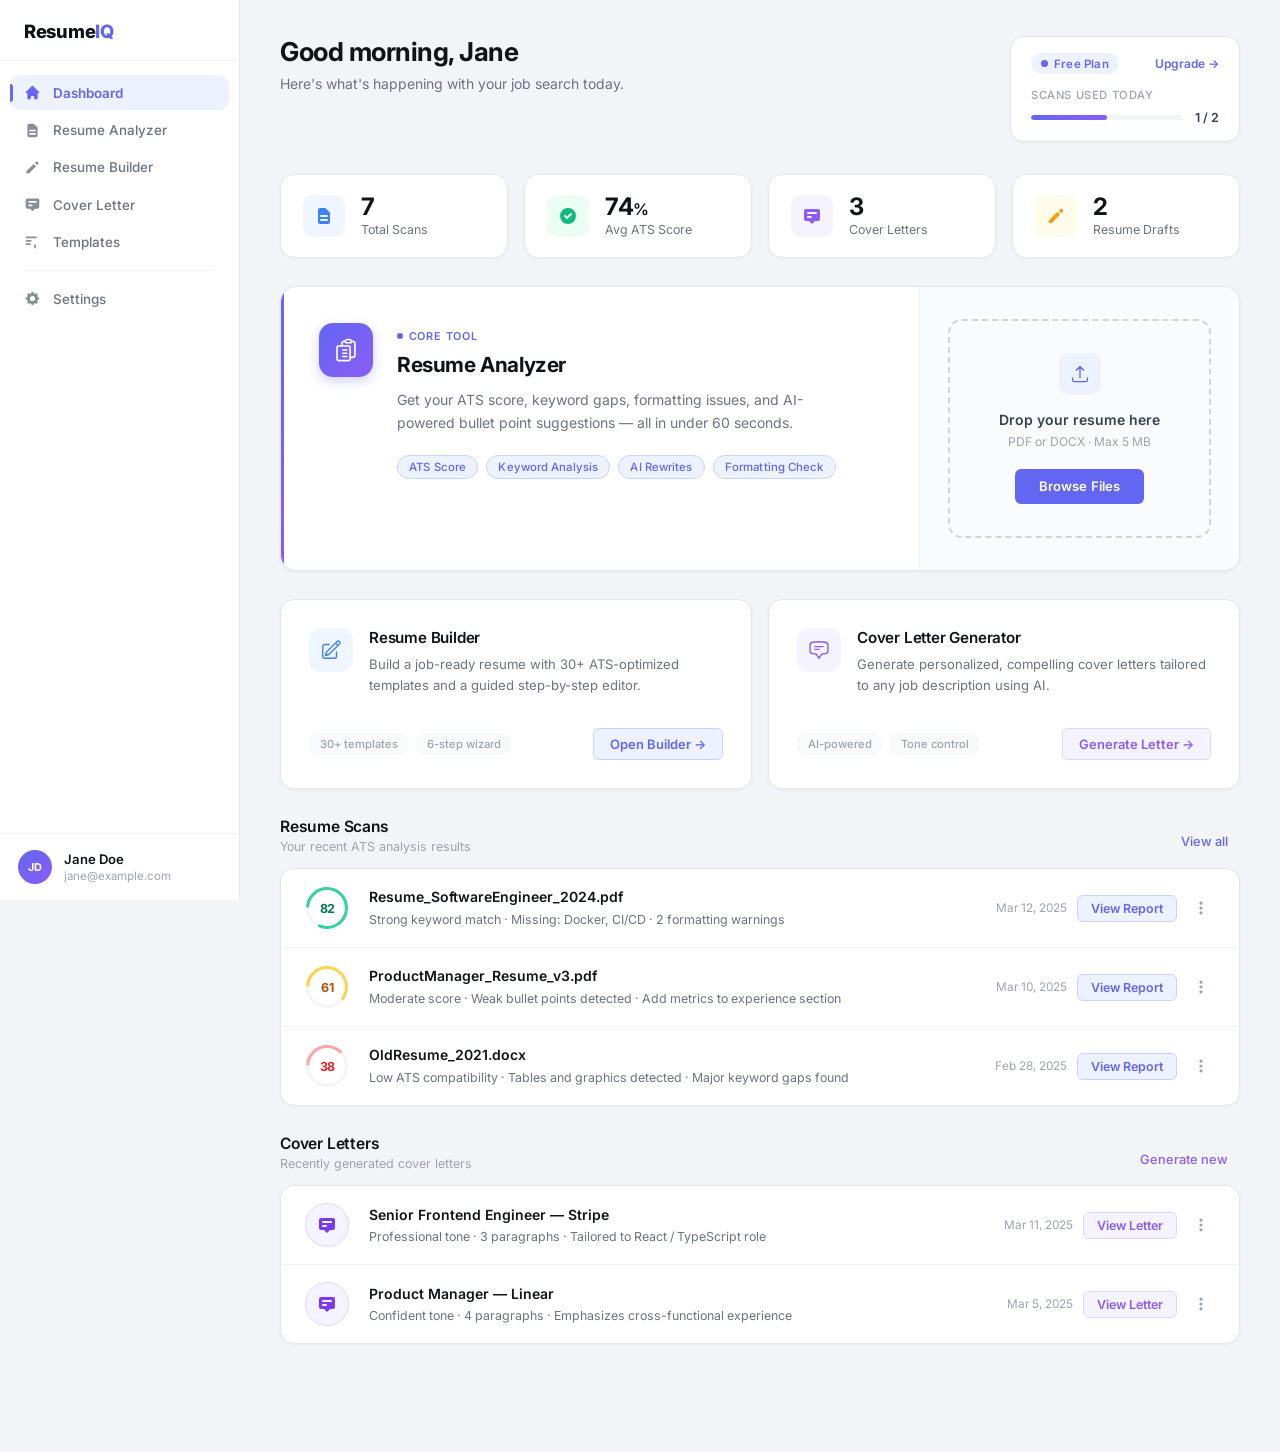
==== dashboard.html @ cf1cddf5 "feat: add premium SaaS dashboard UI redesign Introduces a fully redesigned dashboard (dashboard.html" ====
<!DOCTYPE html>
<html lang="en">
<head>
<meta charset="UTF-8"/>
<meta name="viewport" content="width=device-width, initial-scale=1.0"/>
<title>Dashboard — ResumeIQ</title>
<link href="https://fonts.googleapis.com/css2?family=Inter:wght@300;400;500;600;700;800&display=swap" rel="stylesheet"/>
<link rel="stylesheet" href="Frontend/dashboard.css"/>
</head>
<body class="dash-body">

<!-- MOBILE OVERLAY -->
<div class="dash-overlay" id="dash-overlay" onclick="closeSidebar()"></div>

<!-- SIDEBAR -->
<aside class="dash-sidebar" id="dash-sidebar">
  <div class="dash-logo">
    <a href="index.html">Resume<span>IQ</span></a>
  </div>

  <nav class="dash-nav">
    <a href="dashboard.html" class="dash-nav-item active">
      <svg class="dash-nav-icon" viewBox="0 0 20 20" fill="currentColor">
        <path d="M10.707 2.293a1 1 0 00-1.414 0l-7 7a1 1 0 001.414 1.414L4 10.414V17a1 1 0 001 1h2a1 1 0 001-1v-2a1 1 0 011-1h2a1 1 0 011 1v2a1 1 0 001 1h2a1 1 0 001-1v-6.586l.293.293a1 1 0 001.414-1.414l-7-7z"/>
      </svg>
      <span>Dashboard</span>
    </a>

    <a href="#" class="dash-nav-item">
      <svg class="dash-nav-icon" viewBox="0 0 20 20" fill="currentColor">
        <path fill-rule="evenodd" d="M4 4a2 2 0 012-2h4.586A2 2 0 0112 2.586L15.414 6A2 2 0 0116 7.414V16a2 2 0 01-2 2H6a2 2 0 01-2-2V4zm2 6a1 1 0 011-1h6a1 1 0 110 2H7a1 1 0 01-1-1zm1 3a1 1 0 100 2h6a1 1 0 100-2H7z" clip-rule="evenodd"/>
      </svg>
      <span>Resume Analyzer</span>
    </a>

    <a href="editor.html" class="dash-nav-item">
      <svg class="dash-nav-icon" viewBox="0 0 20 20" fill="currentColor">
        <path d="M13.586 3.586a2 2 0 112.828 2.828l-.793.793-2.828-2.828.793-.793zM11.379 5.793L3 14.172V17h2.828l8.38-8.379-2.83-2.828z"/>
      </svg>
      <span>Resume Builder</span>
    </a>

    <a href="#" class="dash-nav-item">
      <svg class="dash-nav-icon" viewBox="0 0 20 20" fill="currentColor">
        <path fill-rule="evenodd" d="M18 13V5a2 2 0 00-2-2H4a2 2 0 00-2 2v8a2 2 0 002 2h3l3 3 3-3h3a2 2 0 002-2zM5 7a1 1 0 011-1h8a1 1 0 110 2H6a1 1 0 01-1-1zm1 3a1 1 0 000 2h3a1 1 0 000-2H6z" clip-rule="evenodd"/>
      </svg>
      <span>Cover Letter</span>
    </a>

    <a href="templates.html" class="dash-nav-item">
      <svg class="dash-nav-icon" viewBox="0 0 20 20" fill="currentColor">
        <path d="M3 3a1 1 0 000 2h11a1 1 0 100-2H3zm0 4a1 1 0 000 2h5a1 1 0 000-2H3zm0 4a1 1 0 100 2h4a1 1 0 100-2H3zm10 1a1 1 0 00-1 1v3a1 1 0 002 0v-3a1 1 0 00-1-1z"/>
      </svg>
      <span>Templates</span>
    </a>

    <div class="dash-nav-divider"></div>

    <a href="#" class="dash-nav-item">
      <svg class="dash-nav-icon" viewBox="0 0 20 20" fill="currentColor">
        <path fill-rule="evenodd" d="M11.49 3.17c-.38-1.56-2.6-1.56-2.98 0a1.532 1.532 0 01-2.286.948c-1.372-.836-2.942.734-2.106 2.106.54.886.061 2.042-.947 2.287-1.561.379-1.561 2.6 0 2.978a1.532 1.532 0 01.947 2.287c-.836 1.372.734 2.942 2.106 2.106a1.532 1.532 0 012.287.947c.379 1.561 2.6 1.561 2.978 0a1.533 1.533 0 012.287-.947c1.372.836 2.942-.734 2.106-2.106a1.533 1.533 0 01.947-2.287c1.561-.379 1.561-2.6 0-2.978a1.532 1.532 0 01-.947-2.287c.836-1.372-.734-2.942-2.106-2.106a1.532 1.532 0 01-2.287-.947zM10 13a3 3 0 100-6 3 3 0 000 6z" clip-rule="evenodd"/>
      </svg>
      <span>Settings</span>
    </a>
  </nav>

  <div class="dash-sidebar-footer">
    <div class="dash-user">
      <div class="dash-user-avatar">JD</div>
      <div class="dash-user-info">
        <div class="dash-user-name">Jane Doe</div>
        <div class="dash-user-email">jane@example.com</div>
      </div>
    </div>
  </div>
</aside>

<!-- MAIN CONTENT WRAPPER -->
<div class="dash-content-wrap">

  <!-- MOBILE TOP BAR -->
  <div class="dash-mobile-bar">
    <button class="dash-menu-btn" onclick="openSidebar()" aria-label="Open menu">
      <svg viewBox="0 0 20 20" fill="currentColor">
        <path fill-rule="evenodd" d="M3 5a1 1 0 011-1h12a1 1 0 110 2H4a1 1 0 01-1-1zm0 5a1 1 0 011-1h12a1 1 0 110 2H4a1 1 0 01-1-1zm0 5a1 1 0 011-1h12a1 1 0 110 2H4a1 1 0 01-1-1z" clip-rule="evenodd"/>
      </svg>
    </button>
    <span class="dash-mobile-logo">Resume<span>IQ</span></span>
    <div class="dash-user-avatar dash-mobile-avatar">JD</div>
  </div>

  <!-- MAIN SCROLLABLE CONTENT -->
  <main class="dash-main">

    <!-- ── HEADER ─────────────────────────────────── -->
    <header class="dash-header">
      <div class="dash-header-left">
        <h1 class="dash-welcome">Good morning, Jane</h1>
        <p class="dash-subtitle">Here's what's happening with your job search today.</p>
      </div>
      <div class="dash-header-right">
        <!-- USAGE WIDGET -->
        <div class="usage-widget">
          <div class="usage-widget-top">
            <div class="usage-plan-badge">
              <svg viewBox="0 0 12 12" fill="currentColor" class="usage-badge-icon"><circle cx="6" cy="6" r="6"/></svg>
              Free Plan
            </div>
            <a href="#" class="usage-upgrade-btn">Upgrade →</a>
          </div>
          <div class="usage-label">Scans used today</div>
          <div class="usage-bar-row">
            <div class="usage-bar">
              <div class="usage-bar-fill" style="width: 50%"></div>
            </div>
            <span class="usage-count">1 / 2</span>
          </div>
        </div>
      </div>
    </header>

    <!-- ── STATS ROW ──────────────────────────────── -->
    <section class="dash-stats-row">
      <div class="dash-stat">
        <div class="dash-stat-icon dash-stat-icon--blue">
          <svg viewBox="0 0 20 20" fill="currentColor"><path fill-rule="evenodd" d="M4 4a2 2 0 012-2h4.586A2 2 0 0112 2.586L15.414 6A2 2 0 0116 7.414V16a2 2 0 01-2 2H6a2 2 0 01-2-2V4zm2 6a1 1 0 011-1h6a1 1 0 110 2H7a1 1 0 01-1-1zm1 3a1 1 0 100 2h6a1 1 0 100-2H7z" clip-rule="evenodd"/></svg>
        </div>
        <div class="dash-stat-body">
          <div class="dash-stat-value">7</div>
          <div class="dash-stat-label">Total Scans</div>
        </div>
      </div>

      <div class="dash-stat">
        <div class="dash-stat-icon dash-stat-icon--green">
          <svg viewBox="0 0 20 20" fill="currentColor"><path fill-rule="evenodd" d="M10 18a8 8 0 100-16 8 8 0 000 16zm3.707-9.293a1 1 0 00-1.414-1.414L9 10.586 7.707 9.293a1 1 0 00-1.414 1.414l2 2a1 1 0 001.414 0l4-4z" clip-rule="evenodd"/></svg>
        </div>
        <div class="dash-stat-body">
          <div class="dash-stat-value">74<span class="dash-stat-unit">%</span></div>
          <div class="dash-stat-label">Avg ATS Score</div>
        </div>
      </div>

      <div class="dash-stat">
        <div class="dash-stat-icon dash-stat-icon--purple">
          <svg viewBox="0 0 20 20" fill="currentColor"><path fill-rule="evenodd" d="M18 13V5a2 2 0 00-2-2H4a2 2 0 00-2 2v8a2 2 0 002 2h3l3 3 3-3h3a2 2 0 002-2zM5 7a1 1 0 011-1h8a1 1 0 110 2H6a1 1 0 01-1-1zm1 3a1 1 0 000 2h3a1 1 0 000-2H6z" clip-rule="evenodd"/></svg>
        </div>
        <div class="dash-stat-body">
          <div class="dash-stat-value">3</div>
          <div class="dash-stat-label">Cover Letters</div>
        </div>
      </div>

      <div class="dash-stat">
        <div class="dash-stat-icon dash-stat-icon--amber">
          <svg viewBox="0 0 20 20" fill="currentColor"><path d="M13.586 3.586a2 2 0 112.828 2.828l-.793.793-2.828-2.828.793-.793zM11.379 5.793L3 14.172V17h2.828l8.38-8.379-2.83-2.828z"/></svg>
        </div>
        <div class="dash-stat-body">
          <div class="dash-stat-value">2</div>
          <div class="dash-stat-label">Resume Drafts</div>
        </div>
      </div>
    </section>

    <!-- ── PRIMARY TOOL: RESUME ANALYZER ─────────── -->
    <section class="dash-section">
      <div class="dash-primary-card">
        <div class="dash-primary-card-left">
          <div class="dash-primary-icon">
            <svg viewBox="0 0 24 24" fill="none" stroke="currentColor" stroke-width="1.5">
              <path stroke-linecap="round" stroke-linejoin="round" d="M9 12h3.75M9 15h3.75M9 18h3.75m3 .75H18a2.25 2.25 0 002.25-2.25V6.108c0-1.135-.845-2.098-1.976-2.192a48.424 48.424 0 00-1.123-.08m-5.801 0c-.065.21-.1.433-.1.664 0 .414.336.75.75.75h4.5a.75.75 0 00.75-.75 2.25 2.25 0 00-.1-.664m-5.8 0A2.251 2.251 0 0113.5 2.25H15c1.012 0 1.867.668 2.15 1.586m-5.8 0c-.376.023-.75.05-1.124.08C9.095 4.01 8.25 4.973 8.25 6.108V8.25m0 0H4.875c-.621 0-1.125.504-1.125 1.125v11.25c0 .621.504 1.125 1.125 1.125h9.75c.621 0 1.125-.504 1.125-1.125V9.375c0-.621-.504-1.125-1.125-1.125H8.25z"/>
            </svg>
          </div>
          <div class="dash-primary-info">
            <div class="dash-primary-badge">
              <svg viewBox="0 0 8 8" fill="currentColor"><circle cx="4" cy="4" r="4"/></svg>
              Core Tool
            </div>
            <h2 class="dash-primary-title">Resume Analyzer</h2>
            <p class="dash-primary-desc">Get your ATS score, keyword gaps, formatting issues, and AI-powered bullet point suggestions — all in under 60 seconds.</p>
            <div class="dash-primary-pills">
              <span class="dash-pill">ATS Score</span>
              <span class="dash-pill">Keyword Analysis</span>
              <span class="dash-pill">AI Rewrites</span>
              <span class="dash-pill">Formatting Check</span>
            </div>
          </div>
        </div>
        <div class="dash-primary-card-right">
          <div class="dash-upload-zone" id="upload-zone"
               ondragover="handleDragOver(event)"
               ondragleave="handleDragLeave(event)"
               ondrop="handleDrop(event)">
            <div class="dash-upload-icon">
              <svg viewBox="0 0 24 24" fill="none" stroke="currentColor" stroke-width="1.5">
                <path stroke-linecap="round" stroke-linejoin="round" d="M3 16.5v2.25A2.25 2.25 0 005.25 21h13.5A2.25 2.25 0 0021 18.75V16.5m-13.5-9L12 3m0 0l4.5 4.5M12 3v13.5"/>
              </svg>
            </div>
            <p class="dash-upload-title">Drop your resume here</p>
            <p class="dash-upload-sub">PDF or DOCX &middot; Max 5 MB</p>
            <button class="dash-upload-btn" onclick="document.getElementById('file-input').click()">Browse Files</button>
            <input type="file" id="file-input" accept=".pdf,.doc,.docx" style="display:none"/>
          </div>
        </div>
      </div>
    </section>

    <!-- ── SECONDARY TOOLS ────────────────────────── -->
    <section class="dash-section">
      <div class="dash-tools-grid">

        <!-- Resume Builder -->
        <div class="dash-tool-card">
          <div class="dash-tool-header">
            <div class="dash-tool-icon dash-tool-icon--blue">
              <svg viewBox="0 0 24 24" fill="none" stroke="currentColor" stroke-width="1.5">
                <path stroke-linecap="round" stroke-linejoin="round" d="M16.862 4.487l1.687-1.688a1.875 1.875 0 112.652 2.652L10.582 16.07a4.5 4.5 0 01-1.897 1.13L6 18l.8-2.685a4.5 4.5 0 011.13-1.897l8.932-8.931zm0 0L19.5 7.125M18 14v4.75A2.25 2.25 0 0115.75 21H5.25A2.25 2.25 0 013 18.75V8.25A2.25 2.25 0 015.25 6H10"/>
              </svg>
            </div>
            <div class="dash-tool-meta">
              <h3 class="dash-tool-title">Resume Builder</h3>
              <p class="dash-tool-desc">Build a job-ready resume with 30+ ATS-optimized templates and a guided step-by-step editor.</p>
            </div>
          </div>
          <div class="dash-tool-footer">
            <div class="dash-tool-stats">
              <span class="dash-tool-stat">30+ templates</span>
              <span class="dash-tool-stat">6-step wizard</span>
            </div>
            <a href="editor.html" class="dash-tool-cta">Open Builder →</a>
          </div>
        </div>

        <!-- Cover Letter Generator -->
        <div class="dash-tool-card">
          <div class="dash-tool-header">
            <div class="dash-tool-icon dash-tool-icon--purple">
              <svg viewBox="0 0 24 24" fill="none" stroke="currentColor" stroke-width="1.5">
                <path stroke-linecap="round" stroke-linejoin="round" d="M7.5 8.25h9m-9 3H12m-9.75 1.51c0 1.6 1.123 2.994 2.707 3.227 1.129.166 2.27.293 3.423.379.35.026.67.21.865.501L12 21l2.755-4.133a1.14 1.14 0 01.865-.501 48.172 48.172 0 003.423-.379c1.584-.233 2.707-1.626 2.707-3.228V6.741c0-1.602-1.123-2.995-2.707-3.228A48.394 48.394 0 0012 3c-2.392 0-4.744.175-7.043.513C3.373 3.746 2.25 5.14 2.25 6.741v6.018z"/>
              </svg>
            </div>
            <div class="dash-tool-meta">
              <h3 class="dash-tool-title">Cover Letter Generator</h3>
              <p class="dash-tool-desc">Generate personalized, compelling cover letters tailored to any job description using AI.</p>
            </div>
          </div>
          <div class="dash-tool-footer">
            <div class="dash-tool-stats">
              <span class="dash-tool-stat">AI-powered</span>
              <span class="dash-tool-stat">Tone control</span>
            </div>
            <a href="#" class="dash-tool-cta dash-tool-cta--purple">Generate Letter →</a>
          </div>
        </div>

      </div>
    </section>

    <!-- ── RESUME SCANS HISTORY ───────────────────── -->
    <section class="dash-section">
      <div class="dash-section-header">
        <div>
          <h2 class="dash-section-title">Resume Scans</h2>
          <p class="dash-section-sub">Your recent ATS analysis results</p>
        </div>
        <button class="dash-section-action">View all</button>
      </div>

      <div class="dash-activity-list">

        <!-- Row: High score -->
        <div class="dash-activity-row">
          <div class="dash-activity-left">
            <div class="dash-ats-badge dash-ats-badge--green">
              <span class="dash-ats-score">82</span>
              <svg class="dash-ats-ring" viewBox="0 0 36 36">
                <circle class="dash-ats-track" cx="18" cy="18" r="15.9" fill="none" stroke-width="2.5"/>
                <circle class="dash-ats-fill dash-ats-fill--green" cx="18" cy="18" r="15.9" fill="none" stroke-width="2.5" stroke-dasharray="82 18" stroke-dashoffset="25"/>
              </svg>
            </div>
          </div>
          <div class="dash-activity-mid">
            <div class="dash-activity-name">Resume_SoftwareEngineer_2024.pdf</div>
            <div class="dash-activity-summary">Strong keyword match &middot; Missing: Docker, CI/CD &middot; 2 formatting warnings</div>
          </div>
          <div class="dash-activity-right">
            <span class="dash-activity-date">Mar 12, 2025</span>
            <a href="#" class="dash-activity-view">View Report</a>
            <div class="dash-overflow-menu">
              <button class="dash-overflow-btn" onclick="toggleMenu(this)" aria-label="More options">
                <svg viewBox="0 0 20 20" fill="currentColor"><path d="M10 6a2 2 0 110-4 2 2 0 010 4zM10 12a2 2 0 110-4 2 2 0 010 4zM10 18a2 2 0 110-4 2 2 0 010 4z"/></svg>
              </button>
              <div class="dash-overflow-dropdown">
                <a href="#">
                  <svg viewBox="0 0 16 16" fill="currentColor"><path d="M7 9H5V7h2V5h2v2h2v2H9v2H7V9z"/><path fill-rule="evenodd" d="M0 8a8 8 0 1116 0A8 8 0 010 8zm8-7a7 7 0 100 14A7 7 0 008 1z" clip-rule="evenodd"/></svg>
                  Download report
                </a>
                <a href="#">
                  <svg viewBox="0 0 16 16" fill="currentColor"><path fill-rule="evenodd" d="M8 3a5 5 0 104.546 2.914.5.5 0 00-.908-.417A4 4 0 118 4v1l3-2-3-2v1z" clip-rule="evenodd"/></svg>
                  Re-analyze
                </a>
                <div class="dash-overflow-divider"></div>
                <a href="#" class="danger">
                  <svg viewBox="0 0 16 16" fill="currentColor"><path d="M6.5 1h3a.5.5 0 01.5.5v1H6v-1a.5.5 0 01.5-.5zM11 2.5v-1A1.5 1.5 0 009.5 0h-3A1.5 1.5 0 005 1.5v1H2.506a.58.58 0 00-.01 0H1.5a.5.5 0 000 1h.538l.853 10.66A2 2 0 004.885 16h6.23a2 2 0 001.994-1.84l.853-10.66H14.5a.5.5 0 000-1h-.995a.59.59 0 00-.01 0H11z"/></svg>
                  Delete
                </a>
              </div>
            </div>
          </div>
        </div>

        <!-- Row: Medium score -->
        <div class="dash-activity-row">
          <div class="dash-activity-left">
            <div class="dash-ats-badge dash-ats-badge--amber">
              <span class="dash-ats-score">61</span>
              <svg class="dash-ats-ring" viewBox="0 0 36 36">
                <circle class="dash-ats-track" cx="18" cy="18" r="15.9" fill="none" stroke-width="2.5"/>
                <circle class="dash-ats-fill dash-ats-fill--amber" cx="18" cy="18" r="15.9" fill="none" stroke-width="2.5" stroke-dasharray="61 39" stroke-dashoffset="25"/>
              </svg>
            </div>
          </div>
          <div class="dash-activity-mid">
            <div class="dash-activity-name">ProductManager_Resume_v3.pdf</div>
            <div class="dash-activity-summary">Moderate score &middot; Weak bullet points detected &middot; Add metrics to experience section</div>
          </div>
          <div class="dash-activity-right">
            <span class="dash-activity-date">Mar 10, 2025</span>
            <a href="#" class="dash-activity-view">View Report</a>
            <div class="dash-overflow-menu">
              <button class="dash-overflow-btn" onclick="toggleMenu(this)" aria-label="More options">
                <svg viewBox="0 0 20 20" fill="currentColor"><path d="M10 6a2 2 0 110-4 2 2 0 010 4zM10 12a2 2 0 110-4 2 2 0 010 4zM10 18a2 2 0 110-4 2 2 0 010 4z"/></svg>
              </button>
              <div class="dash-overflow-dropdown">
                <a href="#">
                  <svg viewBox="0 0 16 16" fill="currentColor"><path d="M7 9H5V7h2V5h2v2h2v2H9v2H7V9z"/><path fill-rule="evenodd" d="M0 8a8 8 0 1116 0A8 8 0 010 8zm8-7a7 7 0 100 14A7 7 0 008 1z" clip-rule="evenodd"/></svg>
                  Download report
                </a>
                <a href="#">
                  <svg viewBox="0 0 16 16" fill="currentColor"><path fill-rule="evenodd" d="M8 3a5 5 0 104.546 2.914.5.5 0 00-.908-.417A4 4 0 118 4v1l3-2-3-2v1z" clip-rule="evenodd"/></svg>
                  Re-analyze
                </a>
                <div class="dash-overflow-divider"></div>
                <a href="#" class="danger">
                  <svg viewBox="0 0 16 16" fill="currentColor"><path d="M6.5 1h3a.5.5 0 01.5.5v1H6v-1a.5.5 0 01.5-.5zM11 2.5v-1A1.5 1.5 0 009.5 0h-3A1.5 1.5 0 005 1.5v1H2.506a.58.58 0 00-.01 0H1.5a.5.5 0 000 1h.538l.853 10.66A2 2 0 004.885 16h6.23a2 2 0 001.994-1.84l.853-10.66H14.5a.5.5 0 000-1h-.995a.59.59 0 00-.01 0H11z"/></svg>
                  Delete
                </a>
              </div>
            </div>
          </div>
        </div>

        <!-- Row: Low score -->
        <div class="dash-activity-row">
          <div class="dash-activity-left">
            <div class="dash-ats-badge dash-ats-badge--red">
              <span class="dash-ats-score">38</span>
              <svg class="dash-ats-ring" viewBox="0 0 36 36">
                <circle class="dash-ats-track" cx="18" cy="18" r="15.9" fill="none" stroke-width="2.5"/>
                <circle class="dash-ats-fill dash-ats-fill--red" cx="18" cy="18" r="15.9" fill="none" stroke-width="2.5" stroke-dasharray="38 62" stroke-dashoffset="25"/>
              </svg>
            </div>
          </div>
          <div class="dash-activity-mid">
            <div class="dash-activity-name">OldResume_2021.docx</div>
            <div class="dash-activity-summary">Low ATS compatibility &middot; Tables and graphics detected &middot; Major keyword gaps found</div>
          </div>
          <div class="dash-activity-right">
            <span class="dash-activity-date">Feb 28, 2025</span>
            <a href="#" class="dash-activity-view">View Report</a>
            <div class="dash-overflow-menu">
              <button class="dash-overflow-btn" onclick="toggleMenu(this)" aria-label="More options">
                <svg viewBox="0 0 20 20" fill="currentColor"><path d="M10 6a2 2 0 110-4 2 2 0 010 4zM10 12a2 2 0 110-4 2 2 0 010 4zM10 18a2 2 0 110-4 2 2 0 010 4z"/></svg>
              </button>
              <div class="dash-overflow-dropdown">
                <a href="#">
                  <svg viewBox="0 0 16 16" fill="currentColor"><path d="M7 9H5V7h2V5h2v2h2v2H9v2H7V9z"/><path fill-rule="evenodd" d="M0 8a8 8 0 1116 0A8 8 0 010 8zm8-7a7 7 0 100 14A7 7 0 008 1z" clip-rule="evenodd"/></svg>
                  Download report
                </a>
                <a href="#">
                  <svg viewBox="0 0 16 16" fill="currentColor"><path fill-rule="evenodd" d="M8 3a5 5 0 104.546 2.914.5.5 0 00-.908-.417A4 4 0 118 4v1l3-2-3-2v1z" clip-rule="evenodd"/></svg>
                  Re-analyze
                </a>
                <div class="dash-overflow-divider"></div>
                <a href="#" class="danger">
                  <svg viewBox="0 0 16 16" fill="currentColor"><path d="M6.5 1h3a.5.5 0 01.5.5v1H6v-1a.5.5 0 01.5-.5zM11 2.5v-1A1.5 1.5 0 009.5 0h-3A1.5 1.5 0 005 1.5v1H2.506a.58.58 0 00-.01 0H1.5a.5.5 0 000 1h.538l.853 10.66A2 2 0 004.885 16h6.23a2 2 0 001.994-1.84l.853-10.66H14.5a.5.5 0 000-1h-.995a.59.59 0 00-.01 0H11z"/></svg>
                  Delete
                </a>
              </div>
            </div>
          </div>
        </div>

      </div>
    </section>

    <!-- ── COVER LETTERS SECTION ──────────────────── -->
    <section class="dash-section">
      <div class="dash-section-header">
        <div>
          <h2 class="dash-section-title">Cover Letters</h2>
          <p class="dash-section-sub">Recently generated cover letters</p>
        </div>
        <button class="dash-section-action dash-section-action--purple">Generate new</button>
      </div>

      <div class="dash-activity-list">

        <div class="dash-activity-row">
          <div class="dash-activity-left">
            <div class="dash-letter-icon">
              <svg viewBox="0 0 20 20" fill="currentColor"><path fill-rule="evenodd" d="M18 13V5a2 2 0 00-2-2H4a2 2 0 00-2 2v8a2 2 0 002 2h3l3 3 3-3h3a2 2 0 002-2zM5 7a1 1 0 011-1h8a1 1 0 110 2H6a1 1 0 01-1-1zm1 3a1 1 0 000 2h3a1 1 0 000-2H6z" clip-rule="evenodd"/></svg>
            </div>
          </div>
          <div class="dash-activity-mid">
            <div class="dash-activity-name">Senior Frontend Engineer — Stripe</div>
            <div class="dash-activity-summary">Professional tone &middot; 3 paragraphs &middot; Tailored to React / TypeScript role</div>
          </div>
          <div class="dash-activity-right">
            <span class="dash-activity-date">Mar 11, 2025</span>
            <a href="#" class="dash-activity-view dash-activity-view--purple">View Letter</a>
            <div class="dash-overflow-menu">
              <button class="dash-overflow-btn" onclick="toggleMenu(this)" aria-label="More options">
                <svg viewBox="0 0 20 20" fill="currentColor"><path d="M10 6a2 2 0 110-4 2 2 0 010 4zM10 12a2 2 0 110-4 2 2 0 010 4zM10 18a2 2 0 110-4 2 2 0 010 4z"/></svg>
              </button>
              <div class="dash-overflow-dropdown">
                <a href="#">Copy text</a>
                <a href="#">Download PDF</a>
                <a href="#">Edit letter</a>
                <div class="dash-overflow-divider"></div>
                <a href="#" class="danger">Delete</a>
              </div>
            </div>
          </div>
        </div>

        <div class="dash-activity-row">
          <div class="dash-activity-left">
            <div class="dash-letter-icon">
              <svg viewBox="0 0 20 20" fill="currentColor"><path fill-rule="evenodd" d="M18 13V5a2 2 0 00-2-2H4a2 2 0 00-2 2v8a2 2 0 002 2h3l3 3 3-3h3a2 2 0 002-2zM5 7a1 1 0 011-1h8a1 1 0 110 2H6a1 1 0 01-1-1zm1 3a1 1 0 000 2h3a1 1 0 000-2H6z" clip-rule="evenodd"/></svg>
            </div>
          </div>
          <div class="dash-activity-mid">
            <div class="dash-activity-name">Product Manager — Linear</div>
            <div class="dash-activity-summary">Confident tone &middot; 4 paragraphs &middot; Emphasizes cross-functional experience</div>
          </div>
          <div class="dash-activity-right">
            <span class="dash-activity-date">Mar 5, 2025</span>
            <a href="#" class="dash-activity-view dash-activity-view--purple">View Letter</a>
            <div class="dash-overflow-menu">
              <button class="dash-overflow-btn" onclick="toggleMenu(this)" aria-label="More options">
                <svg viewBox="0 0 20 20" fill="currentColor"><path d="M10 6a2 2 0 110-4 2 2 0 010 4zM10 12a2 2 0 110-4 2 2 0 010 4zM10 18a2 2 0 110-4 2 2 0 010 4z"/></svg>
              </button>
              <div class="dash-overflow-dropdown">
                <a href="#">Copy text</a>
                <a href="#">Download PDF</a>
                <a href="#">Edit letter</a>
                <div class="dash-overflow-divider"></div>
                <a href="#" class="danger">Delete</a>
              </div>
            </div>
          </div>
        </div>

      </div>
    </section>

  </main><!-- /dash-main -->
</div><!-- /dash-content-wrap -->

<script>
// ── SIDEBAR (mobile) ──────────────────────────────────
function openSidebar() {
  document.getElementById('dash-sidebar').classList.add('open');
  document.getElementById('dash-overlay').classList.add('visible');
  document.body.style.overflow = 'hidden';
}
function closeSidebar() {
  document.getElementById('dash-sidebar').classList.remove('open');
  document.getElementById('dash-overlay').classList.remove('visible');
  document.body.style.overflow = '';
}

// ── OVERFLOW MENUS ────────────────────────────────────
function toggleMenu(btn) {
  const dropdown = btn.nextElementSibling;
  const allDropdowns = document.querySelectorAll('.dash-overflow-dropdown');
  allDropdowns.forEach(d => { if (d !== dropdown) d.classList.remove('open'); });
  dropdown.classList.toggle('open');
}
document.addEventListener('click', e => {
  if (!e.target.closest('.dash-overflow-menu')) {
    document.querySelectorAll('.dash-overflow-dropdown').forEach(d => d.classList.remove('open'));
  }
});

// ── UPLOAD ZONE DRAG ──────────────────────────────────
function handleDragOver(e) {
  e.preventDefault();
  e.currentTarget.classList.add('drag-over');
}
function handleDragLeave(e) {
  e.currentTarget.classList.remove('drag-over');
}
function handleDrop(e) {
  e.preventDefault();
  e.currentTarget.classList.remove('drag-over');
  const files = e.dataTransfer.files;
  if (files.length) handleFile(files[0]);
}
function handleFile(file) {
  console.log('File selected:', file.name);
  // hook up to analyzer logic here
}
document.getElementById('file-input').addEventListener('change', e => {
  if (e.target.files.length) handleFile(e.target.files[0]);
});
</script>

</body>
</html>
---- Frontend/dashboard.css ----
/* ============================================================
   ResumeIQ — Premium SaaS Dashboard
   Design language: Linear · Stripe · Notion-inspired
   ============================================================ */

/* ── DESIGN TOKENS ─────────────────────────────────────────── */
:root {
  --dash-bg:          #F3F4F8;
  --dash-surface:     #FFFFFF;
  --dash-border:      #E5E7EB;
  --dash-border-soft: #F3F4F6;
  --dash-ink:         #111318;
  --dash-ink2:        #374151;
  --dash-ink3:        #6B7280;
  --dash-ink4:        #9CA3AF;
  --dash-ink5:        #D1D5DB;

  /* Brand */
  --dash-indigo:      #6366F1;
  --dash-indigo-d:    #4F46E5;
  --dash-indigo-soft: #EEF2FF;
  --dash-indigo-mid:  #C7D2FE;
  --dash-purple:      #8B5CF6;
  --dash-purple-soft: #F5F3FF;
  --dash-purple-mid:  #DDD6FE;
  --dash-blue:        #3B82F6;
  --dash-blue-soft:   #EFF6FF;
  --dash-green:       #10B981;
  --dash-green-soft:  #ECFDF5;
  --dash-green-mid:   #A7F3D0;
  --dash-amber:       #F59E0B;
  --dash-amber-soft:  #FFFBEB;
  --dash-amber-mid:   #FDE68A;
  --dash-red:         #EF4444;
  --dash-red-d:       #DC2626;
  --dash-red-soft:    #FEF2F2;
  --dash-red-mid:     #FECACA;

  /* Radius */
  --r-sm:   6px;
  --r-md:   10px;
  --r-lg:   14px;
  --r-xl:   16px;

  /* Shadow */
  --shadow-xs: 0 1px 3px rgba(0,0,0,0.04);
  --shadow-sm: 0 1px 4px rgba(0,0,0,0.06);
  --shadow-md: 0 4px 16px rgba(0,0,0,0.08);
  --shadow-lg: 0 8px 32px rgba(0,0,0,0.1);
  --shadow-indigo: 0 8px 32px rgba(99,102,241,0.14);

  /* Sidebar */
  --sidebar-w: 240px;
}

/* ── RESET & BASE ───────────────────────────────────────────── */
*, *::before, *::after { box-sizing: border-box; margin: 0; padding: 0; }

.dash-body {
  font-family: 'Inter', -apple-system, BlinkMacSystemFont, 'Segoe UI', sans-serif;
  background: var(--dash-bg);
  color: var(--dash-ink);
  -webkit-font-smoothing: antialiased;
  min-height: 100vh;
}

/* ── LAYOUT SHELL ───────────────────────────────────────────── */
.dash-content-wrap {
  margin-left: var(--sidebar-w);
  min-height: 100vh;
  display: flex;
  flex-direction: column;
}

/* ── MOBILE OVERLAY ─────────────────────────────────────────── */
.dash-overlay {
  display: none;
  position: fixed;
  inset: 0;
  background: rgba(0,0,0,0.35);
  z-index: 99;
  backdrop-filter: blur(2px);
}
.dash-overlay.visible { display: block; }

/* ── SIDEBAR ────────────────────────────────────────────────── */
.dash-sidebar {
  width: var(--sidebar-w);
  height: 100vh;
  background: var(--dash-surface);
  border-right: 1px solid var(--dash-border);
  display: flex;
  flex-direction: column;
  position: fixed;
  top: 0;
  left: 0;
  z-index: 100;
  transition: transform 0.28s cubic-bezier(0.4,0,0.2,1);
}

/* Logo */
.dash-logo {
  padding: 1.25rem 1.5rem 1.125rem;
  border-bottom: 1px solid var(--dash-border-soft);
  flex-shrink: 0;
}
.dash-logo a {
  font-size: 1.15rem;
  font-weight: 800;
  color: var(--dash-ink);
  text-decoration: none;
  letter-spacing: -0.3px;
}
.dash-logo a span { color: var(--dash-indigo); }

/* Nav */
.dash-nav {
  display: flex;
  flex-direction: column;
  padding: 0.875rem 0.625rem;
  gap: 0.125rem;
  flex: 1;
  overflow-y: auto;
}
.dash-nav-item {
  display: flex;
  align-items: center;
  gap: 0.75rem;
  padding: 0.575rem 0.875rem;
  border-radius: var(--r-md);
  font-size: 0.84rem;
  font-weight: 500;
  color: var(--dash-ink3);
  text-decoration: none;
  transition: background 0.14s, color 0.14s;
  position: relative;
}
.dash-nav-item:hover {
  background: #F9FAFB;
  color: var(--dash-ink2);
}
.dash-nav-item.active {
  background: var(--dash-indigo-soft);
  color: var(--dash-indigo);
  font-weight: 600;
}
.dash-nav-item.active::before {
  content: '';
  position: absolute;
  left: 0;
  top: 50%;
  transform: translateY(-50%);
  width: 3px;
  height: 18px;
  background: var(--dash-indigo);
  border-radius: 0 3px 3px 0;
}
.dash-nav-icon {
  width: 17px;
  height: 17px;
  flex-shrink: 0;
  opacity: 0.8;
}
.dash-nav-item.active .dash-nav-icon { opacity: 1; }
.dash-nav-divider {
  height: 1px;
  background: var(--dash-border-soft);
  margin: 0.5rem 0.875rem;
}

/* Sidebar footer */
.dash-sidebar-footer {
  padding: 1rem 1.125rem;
  border-top: 1px solid var(--dash-border-soft);
  flex-shrink: 0;
}
.dash-user {
  display: flex;
  align-items: center;
  gap: 0.75rem;
}
.dash-user-avatar {
  width: 34px;
  height: 34px;
  border-radius: 50%;
  background: linear-gradient(135deg, var(--dash-indigo) 0%, var(--dash-purple) 100%);
  display: flex;
  align-items: center;
  justify-content: center;
  font-size: 0.68rem;
  font-weight: 700;
  color: #fff;
  flex-shrink: 0;
  user-select: none;
}
.dash-user-name {
  font-size: 0.82rem;
  font-weight: 600;
  color: var(--dash-ink);
  line-height: 1.3;
}
.dash-user-email {
  font-size: 0.72rem;
  color: var(--dash-ink4);
  white-space: nowrap;
  overflow: hidden;
  text-overflow: ellipsis;
  max-width: 150px;
}

/* ── MOBILE TOP BAR ─────────────────────────────────────────── */
.dash-mobile-bar {
  display: none;
  align-items: center;
  justify-content: space-between;
  padding: 0 1.25rem;
  height: 56px;
  background: var(--dash-surface);
  border-bottom: 1px solid var(--dash-border);
  flex-shrink: 0;
  position: sticky;
  top: 0;
  z-index: 50;
}
.dash-menu-btn {
  width: 36px;
  height: 36px;
  background: none;
  border: none;
  cursor: pointer;
  border-radius: var(--r-sm);
  display: flex;
  align-items: center;
  justify-content: center;
  color: var(--dash-ink3);
  transition: background 0.14s;
}
.dash-menu-btn:hover { background: #F3F4F6; }
.dash-menu-btn svg { width: 20px; height: 20px; }
.dash-mobile-logo {
  font-size: 1.05rem;
  font-weight: 800;
  color: var(--dash-ink);
}
.dash-mobile-logo span { color: var(--dash-indigo); }
.dash-mobile-avatar {
  width: 32px;
  height: 32px;
  font-size: 0.65rem;
  cursor: pointer;
}

/* ── MAIN CONTENT ───────────────────────────────────────────── */
.dash-main {
  flex: 1;
  padding: 0 2.5rem 5rem;
  max-width: 1280px;
  width: 100%;
}

/* ── HEADER ─────────────────────────────────────────────────── */
.dash-header {
  display: flex;
  align-items: flex-start;
  justify-content: space-between;
  padding: 2.25rem 0 2rem;
  gap: 2rem;
  flex-wrap: wrap;
}
.dash-welcome {
  font-size: 1.625rem;
  font-weight: 700;
  color: var(--dash-ink);
  letter-spacing: -0.5px;
  line-height: 1.2;
}
.dash-subtitle {
  font-size: 0.875rem;
  color: var(--dash-ink3);
  margin-top: 0.375rem;
  font-weight: 400;
  line-height: 1.5;
}

/* Usage Widget */
.usage-widget {
  background: var(--dash-surface);
  border: 1px solid var(--dash-border);
  border-radius: var(--r-lg);
  padding: 1rem 1.25rem;
  min-width: 230px;
  box-shadow: var(--shadow-xs);
  flex-shrink: 0;
}
.usage-widget-top {
  display: flex;
  align-items: center;
  justify-content: space-between;
  margin-bottom: 0.875rem;
}
.usage-plan-badge {
  display: flex;
  align-items: center;
  gap: 0.35rem;
  font-size: 0.72rem;
  font-weight: 600;
  color: var(--dash-indigo);
  background: var(--dash-indigo-soft);
  padding: 0.22rem 0.65rem;
  border-radius: 100px;
  letter-spacing: 0.2px;
}
.usage-badge-icon {
  width: 7px;
  height: 7px;
  color: var(--dash-indigo);
}
.usage-upgrade-btn {
  font-size: 0.75rem;
  font-weight: 600;
  color: var(--dash-indigo);
  text-decoration: none;
  transition: color 0.14s;
}
.usage-upgrade-btn:hover { color: var(--dash-indigo-d); }
.usage-label {
  font-size: 0.7rem;
  font-weight: 500;
  color: var(--dash-ink4);
  text-transform: uppercase;
  letter-spacing: 0.6px;
  margin-bottom: 0.5rem;
}
.usage-bar-row {
  display: flex;
  align-items: center;
  gap: 0.75rem;
}
.usage-bar {
  flex: 1;
  height: 5px;
  background: var(--dash-border-soft);
  border-radius: 100px;
  overflow: hidden;
}
.usage-bar-fill {
  height: 100%;
  background: linear-gradient(90deg, var(--dash-indigo), var(--dash-purple));
  border-radius: 100px;
  transition: width 0.5s ease;
}
.usage-count {
  font-size: 0.78rem;
  font-weight: 600;
  color: var(--dash-ink2);
  white-space: nowrap;
}

/* ── STATS ROW ──────────────────────────────────────────────── */
.dash-stats-row {
  display: grid;
  grid-template-columns: repeat(4, 1fr);
  gap: 1rem;
  margin-bottom: 1.75rem;
}
.dash-stat {
  background: var(--dash-surface);
  border: 1px solid var(--dash-border);
  border-radius: var(--r-lg);
  padding: 1.25rem 1.375rem;
  display: flex;
  align-items: center;
  gap: 1rem;
  box-shadow: var(--shadow-xs);
  transition: box-shadow 0.2s, transform 0.2s;
}
.dash-stat:hover {
  box-shadow: var(--shadow-md);
  transform: translateY(-1px);
}
.dash-stat-icon {
  width: 42px;
  height: 42px;
  border-radius: var(--r-md);
  display: flex;
  align-items: center;
  justify-content: center;
  flex-shrink: 0;
}
.dash-stat-icon svg { width: 20px; height: 20px; }
.dash-stat-icon--blue   { background: var(--dash-blue-soft);   color: var(--dash-blue); }
.dash-stat-icon--green  { background: var(--dash-green-soft);  color: var(--dash-green); }
.dash-stat-icon--purple { background: var(--dash-purple-soft); color: var(--dash-purple); }
.dash-stat-icon--amber  { background: var(--dash-amber-soft);  color: var(--dash-amber); }
.dash-stat-value {
  font-size: 1.5rem;
  font-weight: 700;
  color: var(--dash-ink);
  letter-spacing: -0.5px;
  line-height: 1;
}
.dash-stat-unit {
  font-size: 1rem;
  font-weight: 600;
  letter-spacing: 0;
}
.dash-stat-label {
  font-size: 0.775rem;
  color: var(--dash-ink3);
  margin-top: 0.2rem;
  font-weight: 400;
}

/* ── SECTIONS ───────────────────────────────────────────────── */
.dash-section { margin-bottom: 1.75rem; }
.dash-section-header {
  display: flex;
  align-items: flex-end;
  justify-content: space-between;
  margin-bottom: 0.875rem;
}
.dash-section-title {
  font-size: 0.975rem;
  font-weight: 600;
  color: var(--dash-ink);
  letter-spacing: -0.2px;
}
.dash-section-sub {
  font-size: 0.78rem;
  color: var(--dash-ink4);
  margin-top: 0.2rem;
  font-weight: 400;
}
.dash-section-action {
  font-size: 0.8rem;
  font-weight: 500;
  color: var(--dash-indigo);
  background: none;
  border: none;
  cursor: pointer;
  padding: 0.3rem 0.75rem;
  border-radius: var(--r-sm);
  transition: background 0.14s;
  font-family: inherit;
}
.dash-section-action:hover { background: var(--dash-indigo-soft); }
.dash-section-action--purple { color: var(--dash-purple); }
.dash-section-action--purple:hover { background: var(--dash-purple-soft); }

/* ── PRIMARY CARD (Resume Analyzer) ────────────────────────── */
.dash-primary-card {
  background: var(--dash-surface);
  border: 1px solid var(--dash-border);
  border-radius: var(--r-xl);
  overflow: hidden;
  display: grid;
  grid-template-columns: 1fr 320px;
  box-shadow: var(--shadow-sm);
  transition: box-shadow 0.25s;
  position: relative;
}
.dash-primary-card::before {
  content: '';
  position: absolute;
  top: 0;
  left: 0;
  width: 3px;
  height: 100%;
  background: linear-gradient(180deg, var(--dash-indigo), var(--dash-purple));
  border-radius: var(--r-xl) 0 0 var(--r-xl);
}
.dash-primary-card:hover { box-shadow: var(--shadow-indigo); }

.dash-primary-card-left {
  padding: 2.25rem 2rem 2.25rem 2.375rem;
  display: flex;
  align-items: flex-start;
  gap: 1.5rem;
}
.dash-primary-icon {
  width: 54px;
  height: 54px;
  background: linear-gradient(135deg, var(--dash-indigo) 0%, var(--dash-purple) 100%);
  border-radius: 14px;
  display: flex;
  align-items: center;
  justify-content: center;
  flex-shrink: 0;
  box-shadow: 0 4px 12px rgba(99,102,241,0.3);
}
.dash-primary-icon svg {
  width: 26px;
  height: 26px;
  color: #fff;
}
.dash-primary-badge {
  display: inline-flex;
  align-items: center;
  gap: 0.35rem;
  font-size: 0.68rem;
  font-weight: 600;
  letter-spacing: 0.8px;
  text-transform: uppercase;
  color: var(--dash-indigo);
  margin-bottom: 0.55rem;
}
.dash-primary-badge svg {
  width: 6px;
  height: 6px;
  color: var(--dash-indigo);
}
.dash-primary-title {
  font-size: 1.3rem;
  font-weight: 700;
  color: var(--dash-ink);
  letter-spacing: -0.4px;
  margin-bottom: 0.6rem;
  line-height: 1.25;
}
.dash-primary-desc {
  font-size: 0.875rem;
  color: var(--dash-ink3);
  line-height: 1.7;
  margin-bottom: 1.25rem;
  max-width: 440px;
}
.dash-primary-pills {
  display: flex;
  flex-wrap: wrap;
  gap: 0.5rem;
}
.dash-pill {
  font-size: 0.71rem;
  font-weight: 500;
  color: var(--dash-indigo);
  background: var(--dash-indigo-soft);
  padding: 0.25rem 0.7rem;
  border-radius: 100px;
  border: 1px solid var(--dash-indigo-mid);
  letter-spacing: 0.1px;
}

.dash-primary-card-right {
  border-left: 1px solid var(--dash-border-soft);
  background: #FAFBFC;
  display: flex;
  align-items: center;
  justify-content: center;
  padding: 2rem 1.75rem;
}

/* Upload zone */
.dash-upload-zone {
  width: 100%;
  border: 2px dashed var(--dash-ink5);
  border-radius: var(--r-lg);
  padding: 2rem 1.5rem;
  text-align: center;
  cursor: pointer;
  transition: border-color 0.2s, background 0.2s;
}
.dash-upload-zone:hover,
.dash-upload-zone.drag-over {
  border-color: var(--dash-indigo);
  background: #F5F3FF;
}
.dash-upload-icon {
  width: 42px;
  height: 42px;
  background: var(--dash-indigo-soft);
  border-radius: var(--r-md);
  display: flex;
  align-items: center;
  justify-content: center;
  margin: 0 auto 1rem;
  transition: background 0.2s;
}
.dash-upload-zone:hover .dash-upload-icon { background: var(--dash-indigo-mid); }
.dash-upload-icon svg {
  width: 20px;
  height: 20px;
  color: var(--dash-indigo);
}
.dash-upload-title {
  font-size: 0.875rem;
  font-weight: 600;
  color: var(--dash-ink2);
  margin-bottom: 0.35rem;
}
.dash-upload-sub {
  font-size: 0.75rem;
  color: var(--dash-ink4);
  margin-bottom: 1.25rem;
}
.dash-upload-btn {
  background: var(--dash-indigo);
  color: #fff;
  border: none;
  font-size: 0.82rem;
  font-weight: 600;
  padding: 0.6rem 1.5rem;
  border-radius: var(--r-sm);
  cursor: pointer;
  transition: background 0.15s, transform 0.15s, box-shadow 0.15s;
  font-family: inherit;
  letter-spacing: 0.1px;
}
.dash-upload-btn:hover {
  background: var(--dash-indigo-d);
  transform: translateY(-1px);
  box-shadow: 0 4px 12px rgba(99,102,241,0.3);
}
.dash-upload-btn:active { transform: translateY(0); }

/* ── TOOLS GRID ─────────────────────────────────────────────── */
.dash-tools-grid {
  display: grid;
  grid-template-columns: 1fr 1fr;
  gap: 1rem;
}
.dash-tool-card {
  background: var(--dash-surface);
  border: 1px solid var(--dash-border);
  border-radius: var(--r-lg);
  padding: 1.75rem;
  display: flex;
  flex-direction: column;
  justify-content: space-between;
  gap: 1.25rem;
  box-shadow: var(--shadow-xs);
  transition: box-shadow 0.22s, transform 0.22s, border-color 0.22s;
  min-height: 190px;
}
.dash-tool-card:hover {
  box-shadow: var(--shadow-md);
  transform: translateY(-2px);
  border-color: #D4D4F5;
}
.dash-tool-header {
  display: flex;
  gap: 1rem;
  align-items: flex-start;
}
.dash-tool-icon {
  width: 44px;
  height: 44px;
  border-radius: 12px;
  display: flex;
  align-items: center;
  justify-content: center;
  flex-shrink: 0;
}
.dash-tool-icon svg { width: 22px; height: 22px; }
.dash-tool-icon--blue   { background: var(--dash-blue-soft);   color: var(--dash-blue); }
.dash-tool-icon--purple { background: var(--dash-purple-soft); color: var(--dash-purple); }
.dash-tool-title {
  font-size: 0.95rem;
  font-weight: 600;
  color: var(--dash-ink);
  letter-spacing: -0.2px;
  margin-bottom: 0.375rem;
  line-height: 1.3;
}
.dash-tool-desc {
  font-size: 0.82rem;
  color: var(--dash-ink3);
  line-height: 1.6;
}
.dash-tool-footer {
  display: flex;
  align-items: center;
  justify-content: space-between;
  gap: 1rem;
}
.dash-tool-stats { display: flex; gap: 0.5rem; flex-wrap: wrap; }
.dash-tool-stat {
  font-size: 0.7rem;
  color: var(--dash-ink4);
  background: #F9FAFB;
  border: 1px solid var(--dash-border-soft);
  padding: 0.2rem 0.6rem;
  border-radius: 100px;
  font-weight: 500;
}
.dash-tool-cta {
  font-size: 0.81rem;
  font-weight: 600;
  color: var(--dash-indigo);
  text-decoration: none;
  padding: 0.45rem 1rem;
  background: var(--dash-indigo-soft);
  border-radius: var(--r-sm);
  border: 1px solid var(--dash-indigo-mid);
  transition: background 0.14s, border-color 0.14s, transform 0.14s;
  white-space: nowrap;
  flex-shrink: 0;
}
.dash-tool-cta:hover {
  background: #E0E7FF;
  border-color: #A5B4FC;
  transform: translateY(-1px);
}
.dash-tool-cta--purple {
  color: var(--dash-purple);
  background: var(--dash-purple-soft);
  border-color: var(--dash-purple-mid);
}
.dash-tool-cta--purple:hover {
  background: #EDE9FE;
  border-color: #C4B5FD;
}

/* ── ACTIVITY LIST ──────────────────────────────────────────── */
.dash-activity-list {
  background: var(--dash-surface);
  border: 1px solid var(--dash-border);
  border-radius: var(--r-lg);
  overflow: hidden;
  box-shadow: var(--shadow-xs);
}
.dash-activity-row {
  display: flex;
  align-items: center;
  gap: 1.25rem;
  padding: 1.0625rem 1.5rem;
  border-bottom: 1px solid var(--dash-border-soft);
  transition: background 0.14s;
}
.dash-activity-row:last-child { border-bottom: none; }
.dash-activity-row:hover { background: #FAFAFA; }

/* ATS Score Badge (ring + number) */
.dash-activity-left { flex-shrink: 0; }
.dash-ats-badge {
  position: relative;
  width: 44px;
  height: 44px;
  display: flex;
  align-items: center;
  justify-content: center;
}
.dash-ats-score {
  position: absolute;
  font-size: 0.78rem;
  font-weight: 700;
  letter-spacing: -0.5px;
  z-index: 1;
}
.dash-ats-ring {
  position: absolute;
  inset: 0;
  width: 100%;
  height: 100%;
  transform: rotate(-90deg);
}
.dash-ats-track { stroke: #F3F4F6; }
.dash-ats-fill { transition: stroke-dasharray 0.6s ease; }

.dash-ats-badge--green .dash-ats-score { color: #047857; }
.dash-ats-fill--green  { stroke: #34D399; }
.dash-ats-badge--amber .dash-ats-score { color: #B45309; }
.dash-ats-fill--amber  { stroke: #FCD34D; }
.dash-ats-badge--red   .dash-ats-score { color: var(--dash-red-d); }
.dash-ats-fill--red    { stroke: #FCA5A5; }

/* Cover letter icon */
.dash-letter-icon {
  width: 44px;
  height: 44px;
  background: var(--dash-purple-soft);
  border: 1.5px solid var(--dash-purple-mid);
  border-radius: 50%;
  display: flex;
  align-items: center;
  justify-content: center;
  color: #7C3AED;
}
.dash-letter-icon svg { width: 20px; height: 20px; }

/* Activity content */
.dash-activity-mid {
  flex: 1;
  min-width: 0;
}
.dash-activity-name {
  font-size: 0.875rem;
  font-weight: 600;
  color: var(--dash-ink);
  white-space: nowrap;
  overflow: hidden;
  text-overflow: ellipsis;
  margin-bottom: 0.25rem;
  line-height: 1.3;
}
.dash-activity-summary {
  font-size: 0.775rem;
  color: var(--dash-ink3);
  white-space: nowrap;
  overflow: hidden;
  text-overflow: ellipsis;
  line-height: 1.4;
}

/* Activity right */
.dash-activity-right {
  display: flex;
  align-items: center;
  gap: 0.625rem;
  flex-shrink: 0;
}
.dash-activity-date {
  font-size: 0.74rem;
  color: var(--dash-ink4);
  white-space: nowrap;
  font-weight: 400;
}
.dash-activity-view {
  font-size: 0.78rem;
  font-weight: 600;
  color: var(--dash-indigo);
  text-decoration: none;
  padding: 0.325rem 0.8rem;
  background: var(--dash-indigo-soft);
  border-radius: var(--r-sm);
  border: 1px solid var(--dash-indigo-mid);
  transition: background 0.14s, border-color 0.14s;
  white-space: nowrap;
}
.dash-activity-view:hover {
  background: #E0E7FF;
  border-color: #A5B4FC;
}
.dash-activity-view--purple {
  color: var(--dash-purple);
  background: var(--dash-purple-soft);
  border-color: var(--dash-purple-mid);
}
.dash-activity-view--purple:hover {
  background: #EDE9FE;
  border-color: #C4B5FD;
}

/* ── OVERFLOW MENU ──────────────────────────────────────────── */
.dash-overflow-menu { position: relative; }
.dash-overflow-btn {
  width: 28px;
  height: 28px;
  background: none;
  border: none;
  cursor: pointer;
  border-radius: var(--r-sm);
  display: flex;
  align-items: center;
  justify-content: center;
  color: var(--dash-ink4);
  transition: background 0.14s, color 0.14s;
}
.dash-overflow-btn:hover {
  background: #F3F4F6;
  color: var(--dash-ink2);
}
.dash-overflow-btn svg { width: 16px; height: 16px; }

.dash-overflow-dropdown {
  display: none;
  position: absolute;
  right: 0;
  top: calc(100% + 5px);
  background: var(--dash-surface);
  border: 1px solid var(--dash-border);
  border-radius: var(--r-lg);
  box-shadow: var(--shadow-lg);
  min-width: 168px;
  z-index: 200;
  overflow: hidden;
  padding: 0.375rem 0;
  animation: dropIn 0.15s ease;
}
@keyframes dropIn {
  from { opacity: 0; transform: translateY(-4px) scale(0.98); }
  to   { opacity: 1; transform: translateY(0) scale(1); }
}
.dash-overflow-dropdown.open { display: block; }
.dash-overflow-dropdown a {
  display: flex;
  align-items: center;
  gap: 0.6rem;
  padding: 0.525rem 0.875rem;
  font-size: 0.82rem;
  font-weight: 400;
  color: var(--dash-ink2);
  text-decoration: none;
  transition: background 0.12s;
}
.dash-overflow-dropdown a svg {
  width: 13px;
  height: 13px;
  color: var(--dash-ink4);
  flex-shrink: 0;
}
.dash-overflow-dropdown a:hover { background: #F9FAFB; }
.dash-overflow-dropdown a.danger { color: var(--dash-red-d); }
.dash-overflow-dropdown a.danger svg { color: var(--dash-red); }
.dash-overflow-dropdown a.danger:hover { background: var(--dash-red-soft); }
.dash-overflow-divider {
  height: 1px;
  background: var(--dash-border-soft);
  margin: 0.375rem 0;
}

/* ── RESPONSIVE ─────────────────────────────────────────────── */

/* Large desktop: allow full width */
@media (min-width: 1600px) {
  .dash-main { max-width: 1440px; }
}

/* Compress grid at 1200px */
@media (max-width: 1200px) {
  .dash-stats-row { grid-template-columns: repeat(2, 1fr); }
}

/* Tablet: collapse primary card and tools grid */
@media (max-width: 1024px) {
  .dash-primary-card {
    grid-template-columns: 1fr;
  }
  .dash-primary-card-right {
    border-left: none;
    border-top: 1px solid var(--dash-border-soft);
    padding: 1.75rem;
  }
  .dash-upload-zone { max-width: 480px; margin: 0 auto; }
}

/* Mobile: hide sidebar, show mobile bar */
@media (max-width: 900px) {
  .dash-sidebar {
    transform: translateX(-100%);
  }
  .dash-sidebar.open {
    transform: translateX(0);
    box-shadow: var(--shadow-lg);
  }
  .dash-content-wrap { margin-left: 0; }
  .dash-mobile-bar { display: flex; }
  .dash-main { padding: 0 1.25rem 4rem; }
  .dash-header { padding: 1.5rem 0 1.25rem; }
  .dash-tools-grid { grid-template-columns: 1fr; }
  .dash-stats-row { grid-template-columns: repeat(2, 1fr); }
  .usage-widget { width: 100%; min-width: unset; }
}

@media (max-width: 600px) {
  .dash-stats-row { grid-template-columns: 1fr 1fr; }
  .dash-welcome { font-size: 1.3rem; }
  .dash-activity-row {
    flex-wrap: wrap;
    gap: 0.75rem;
    align-items: flex-start;
  }
  .dash-activity-right {
    width: 100%;
    justify-content: flex-end;
    padding-left: calc(44px + 1.25rem); /* align under content */
  }
  .dash-activity-date { display: none; }
  .dash-primary-card-left { flex-direction: column; gap: 1rem; }
  .dash-primary-desc { max-width: 100%; }
}

@media (max-width: 420px) {
  .dash-stats-row { grid-template-columns: 1fr 1fr; gap: 0.75rem; }
  .dash-stat { padding: 1rem; }
  .dash-stat-value { font-size: 1.25rem; }
  .dash-main { padding: 0 1rem 4rem; }
}
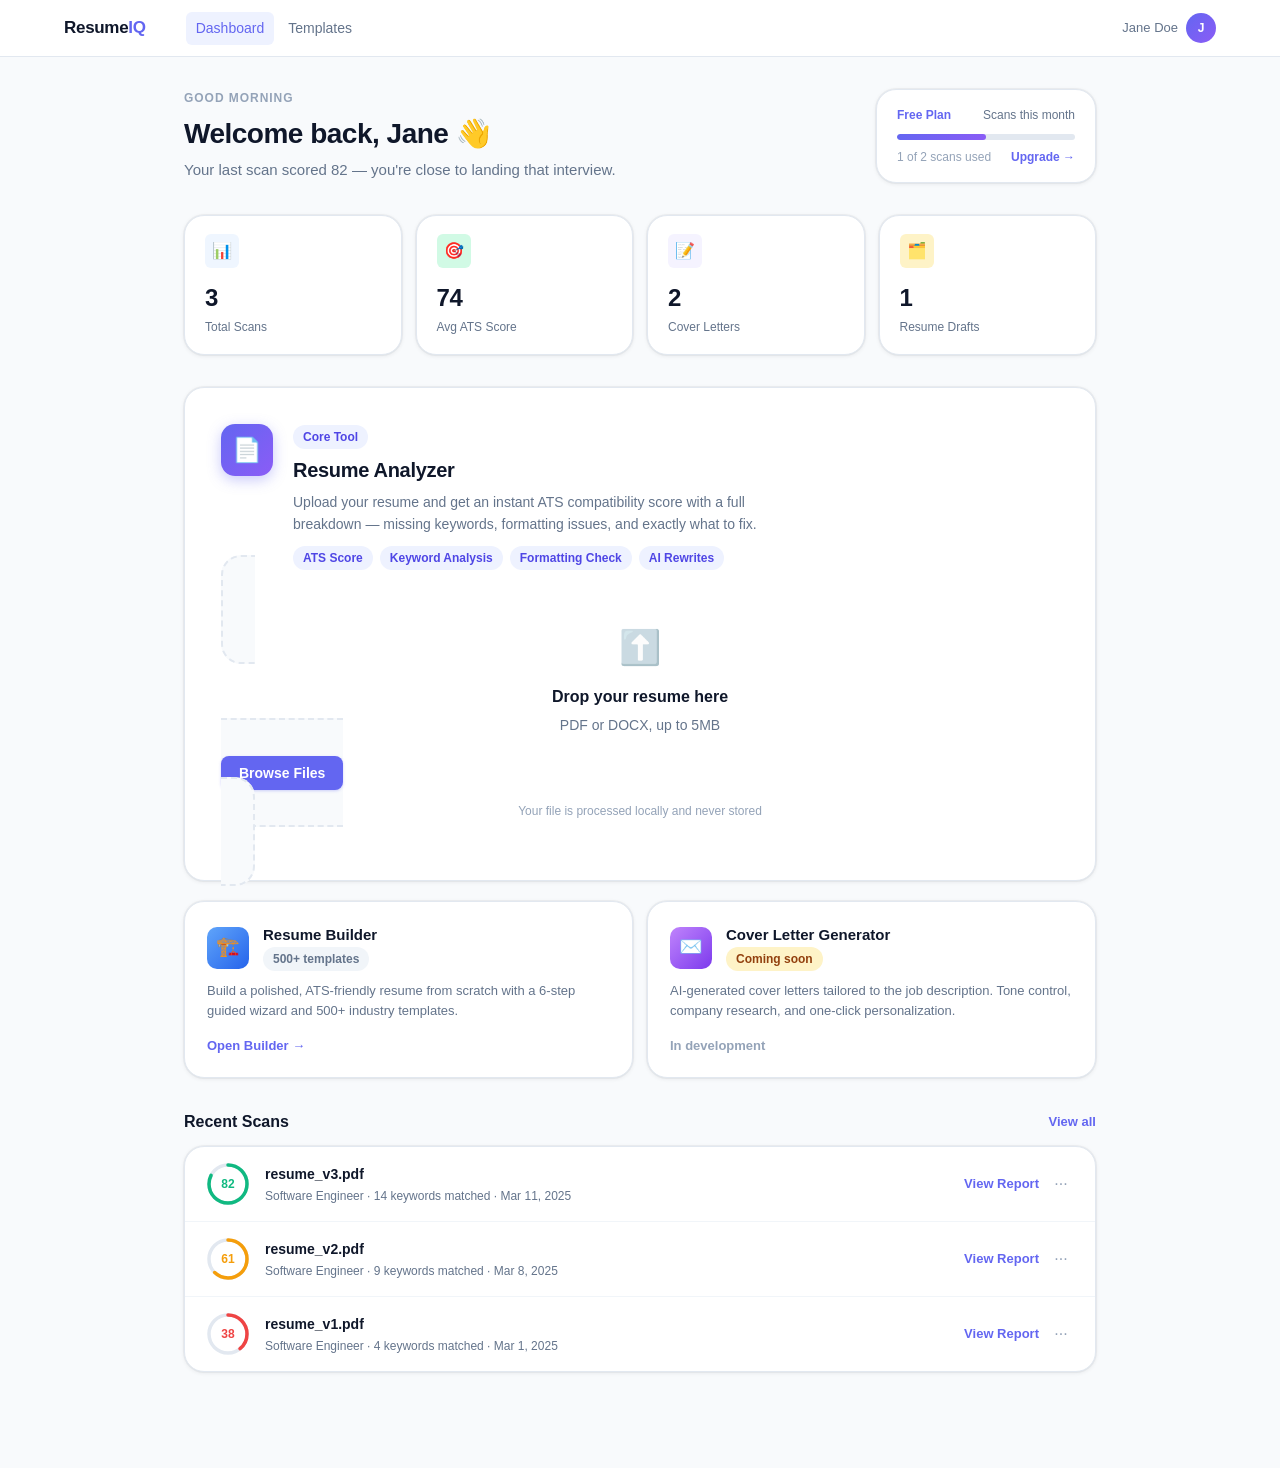
==== commit 988e45e9: "feat: complete Nova design system rebuild Full redesign of all 4 pages with a new shared design syst" ====
--- a/dashboard.html
+++ b/dashboard.html
@@ -4,518 +4,262 @@
 <meta charset="UTF-8"/>
 <meta name="viewport" content="width=device-width, initial-scale=1.0"/>
 <title>Dashboard — ResumeIQ</title>
-<link href="https://fonts.googleapis.com/css2?family=Inter:wght@300;400;500;600;700;800&display=swap" rel="stylesheet"/>
 <link rel="stylesheet" href="Frontend/dashboard.css"/>
 </head>
-<body class="dash-body">
-
-<!-- MOBILE OVERLAY -->
-<div class="dash-overlay" id="dash-overlay" onclick="closeSidebar()"></div>
-
-<!-- SIDEBAR -->
-<aside class="dash-sidebar" id="dash-sidebar">
-  <div class="dash-logo">
-    <a href="index.html">Resume<span>IQ</span></a>
-  </div>
-
-  <nav class="dash-nav">
-    <a href="dashboard.html" class="dash-nav-item active">
-      <svg class="dash-nav-icon" viewBox="0 0 20 20" fill="currentColor">
-        <path d="M10.707 2.293a1 1 0 00-1.414 0l-7 7a1 1 0 001.414 1.414L4 10.414V17a1 1 0 001 1h2a1 1 0 001-1v-2a1 1 0 011-1h2a1 1 0 011 1v2a1 1 0 001 1h2a1 1 0 001-1v-6.586l.293.293a1 1 0 001.414-1.414l-7-7z"/>
-      </svg>
-      <span>Dashboard</span>
+<body>
+
+<!-- ══ NAV ══ -->
+<header class="site-header">
+  <nav class="nav">
+    <a href="index.html" class="nav__logo">Resume<span>IQ</span></a>
+    <div class="nav__links">
+      <a href="dashboard.html" class="nav__link nav__link--active">Dashboard</a>
+      <a href="templates.html" class="nav__link">Templates</a>
+    </div>
+    <div class="nav__spacer"></div>
+    <div class="nav__actions">
+      <span style="font-size:13px;color:var(--ink-3)">Jane Doe</span>
+      <div style="width:30px;height:30px;border-radius:50%;background:var(--brand-gradient);display:flex;align-items:center;justify-content:center;color:#fff;font-size:12px;font-weight:700;flex-shrink:0;">J</div>
+    </div>
+  </nav>
+</header>
+
+<!-- ══ BODY ══ -->
+<main class="dash-body">
+
+  <!-- Header row -->
+  <div class="dash-header">
+    <div class="dash-greeting">
+      <div class="dash-greeting__eyebrow">Good morning</div>
+      <h1 class="dash-greeting__title">Welcome back, Jane 👋</h1>
+      <p class="dash-greeting__sub">Your last scan scored 82 — you're close to landing that interview.</p>
+    </div>
+    <div class="usage-widget">
+      <div class="usage-widget__top">
+        <span class="usage-widget__plan">Free Plan</span>
+        <span class="usage-widget__label">Scans this month</span>
+      </div>
+      <div class="usage-widget__bar">
+        <div class="usage-widget__fill" style="width:50%"></div>
+      </div>
+      <div class="usage-widget__meta">
+        <span>1 of 2 scans used</span>
+        <a href="#" class="usage-widget__upgrade">Upgrade →</a>
+      </div>
+    </div>
+  </div>
+
+  <!-- Stats -->
+  <div class="stats-row">
+    <div class="stat-card">
+      <div class="stat-card__icon stat-card__icon--blue">📊</div>
+      <div class="stat-card__val">3</div>
+      <div class="stat-card__label">Total Scans</div>
+    </div>
+    <div class="stat-card">
+      <div class="stat-card__icon stat-card__icon--green">🎯</div>
+      <div class="stat-card__val">74</div>
+      <div class="stat-card__label">Avg ATS Score</div>
+    </div>
+    <div class="stat-card">
+      <div class="stat-card__icon stat-card__icon--purple">📝</div>
+      <div class="stat-card__val">2</div>
+      <div class="stat-card__label">Cover Letters</div>
+    </div>
+    <div class="stat-card">
+      <div class="stat-card__icon stat-card__icon--amber">🗂️</div>
+      <div class="stat-card__val">1</div>
+      <div class="stat-card__label">Resume Drafts</div>
+    </div>
+  </div>
+
+  <!-- Scan zone -->
+  <div class="scan-zone">
+    <div class="scan-zone__header">
+      <div class="scan-zone__icon-wrap">📄</div>
+      <div>
+        <div class="scan-zone__badge">
+          <span class="badge badge--brand">Core Tool</span>
+        </div>
+        <h2 class="scan-zone__title">Resume Analyzer</h2>
+        <p class="scan-zone__desc">Upload your resume and get an instant ATS compatibility score with a full breakdown — missing keywords, formatting issues, and exactly what to fix.</p>
+        <div class="scan-zone__pills">
+          <span class="scan-zone__pill">ATS Score</span>
+          <span class="scan-zone__pill">Keyword Analysis</span>
+          <span class="scan-zone__pill">Formatting Check</span>
+          <span class="scan-zone__pill">AI Rewrites</span>
+        </div>
+      </div>
+    </div>
+
+    <label class="upload-area" id="upload-label" for="resume-upload">
+      <div class="upload-area__icon">⬆️</div>
+      <div class="upload-area__title">Drop your resume here</div>
+      <div class="upload-area__sub">PDF or DOCX, up to 5MB</div>
+      <button class="btn btn--primary" onclick="document.getElementById('resume-upload').click(); return false;">Browse Files</button>
+      <div class="upload-area__limit">Your file is processed locally and never stored</div>
+      <input type="file" id="resume-upload" class="upload-input" accept=".pdf,.doc,.docx"/>
+    </label>
+  </div>
+
+  <!-- Tools grid -->
+  <div class="tools-grid">
+    <a href="templates.html" class="tool-card">
+      <div class="tool-card__top">
+        <div class="tool-card__icon tool-card__icon--blue">🏗️</div>
+        <div>
+          <div class="tool-card__name">Resume Builder</div>
+          <div class="tool-card__badge-row">
+            <span class="badge badge--gray">500+ templates</span>
+          </div>
+        </div>
+      </div>
+      <p class="tool-card__desc">Build a polished, ATS-friendly resume from scratch with a 6-step guided wizard and 500+ industry templates.</p>
+      <span class="tool-card__action">Open Builder →</span>
     </a>
-
-    <a href="#" class="dash-nav-item">
-      <svg class="dash-nav-icon" viewBox="0 0 20 20" fill="currentColor">
-        <path fill-rule="evenodd" d="M4 4a2 2 0 012-2h4.586A2 2 0 0112 2.586L15.414 6A2 2 0 0116 7.414V16a2 2 0 01-2 2H6a2 2 0 01-2-2V4zm2 6a1 1 0 011-1h6a1 1 0 110 2H7a1 1 0 01-1-1zm1 3a1 1 0 100 2h6a1 1 0 100-2H7z" clip-rule="evenodd"/>
-      </svg>
-      <span>Resume Analyzer</span>
-    </a>
-
-    <a href="editor.html" class="dash-nav-item">
-      <svg class="dash-nav-icon" viewBox="0 0 20 20" fill="currentColor">
-        <path d="M13.586 3.586a2 2 0 112.828 2.828l-.793.793-2.828-2.828.793-.793zM11.379 5.793L3 14.172V17h2.828l8.38-8.379-2.83-2.828z"/>
-      </svg>
-      <span>Resume Builder</span>
-    </a>
-
-    <a href="#" class="dash-nav-item">
-      <svg class="dash-nav-icon" viewBox="0 0 20 20" fill="currentColor">
-        <path fill-rule="evenodd" d="M18 13V5a2 2 0 00-2-2H4a2 2 0 00-2 2v8a2 2 0 002 2h3l3 3 3-3h3a2 2 0 002-2zM5 7a1 1 0 011-1h8a1 1 0 110 2H6a1 1 0 01-1-1zm1 3a1 1 0 000 2h3a1 1 0 000-2H6z" clip-rule="evenodd"/>
-      </svg>
-      <span>Cover Letter</span>
-    </a>
-
-    <a href="templates.html" class="dash-nav-item">
-      <svg class="dash-nav-icon" viewBox="0 0 20 20" fill="currentColor">
-        <path d="M3 3a1 1 0 000 2h11a1 1 0 100-2H3zm0 4a1 1 0 000 2h5a1 1 0 000-2H3zm0 4a1 1 0 100 2h4a1 1 0 100-2H3zm10 1a1 1 0 00-1 1v3a1 1 0 002 0v-3a1 1 0 00-1-1z"/>
-      </svg>
-      <span>Templates</span>
-    </a>
-
-    <div class="dash-nav-divider"></div>
-
-    <a href="#" class="dash-nav-item">
-      <svg class="dash-nav-icon" viewBox="0 0 20 20" fill="currentColor">
-        <path fill-rule="evenodd" d="M11.49 3.17c-.38-1.56-2.6-1.56-2.98 0a1.532 1.532 0 01-2.286.948c-1.372-.836-2.942.734-2.106 2.106.54.886.061 2.042-.947 2.287-1.561.379-1.561 2.6 0 2.978a1.532 1.532 0 01.947 2.287c-.836 1.372.734 2.942 2.106 2.106a1.532 1.532 0 012.287.947c.379 1.561 2.6 1.561 2.978 0a1.533 1.533 0 012.287-.947c1.372.836 2.942-.734 2.106-2.106a1.533 1.533 0 01.947-2.287c1.561-.379 1.561-2.6 0-2.978a1.532 1.532 0 01-.947-2.287c.836-1.372-.734-2.942-2.106-2.106a1.532 1.532 0 01-2.287-.947zM10 13a3 3 0 100-6 3 3 0 000 6z" clip-rule="evenodd"/>
-      </svg>
-      <span>Settings</span>
-    </a>
-  </nav>
-
-  <div class="dash-sidebar-footer">
-    <div class="dash-user">
-      <div class="dash-user-avatar">JD</div>
-      <div class="dash-user-info">
-        <div class="dash-user-name">Jane Doe</div>
-        <div class="dash-user-email">jane@example.com</div>
-      </div>
-    </div>
-  </div>
-</aside>
-
-<!-- MAIN CONTENT WRAPPER -->
-<div class="dash-content-wrap">
-
-  <!-- MOBILE TOP BAR -->
-  <div class="dash-mobile-bar">
-    <button class="dash-menu-btn" onclick="openSidebar()" aria-label="Open menu">
-      <svg viewBox="0 0 20 20" fill="currentColor">
-        <path fill-rule="evenodd" d="M3 5a1 1 0 011-1h12a1 1 0 110 2H4a1 1 0 01-1-1zm0 5a1 1 0 011-1h12a1 1 0 110 2H4a1 1 0 01-1-1zm0 5a1 1 0 011-1h12a1 1 0 110 2H4a1 1 0 01-1-1z" clip-rule="evenodd"/>
-      </svg>
-    </button>
-    <span class="dash-mobile-logo">Resume<span>IQ</span></span>
-    <div class="dash-user-avatar dash-mobile-avatar">JD</div>
-  </div>
-
-  <!-- MAIN SCROLLABLE CONTENT -->
-  <main class="dash-main">
-
-    <!-- ── HEADER ─────────────────────────────────── -->
-    <header class="dash-header">
-      <div class="dash-header-left">
-        <h1 class="dash-welcome">Good morning, Jane</h1>
-        <p class="dash-subtitle">Here's what's happening with your job search today.</p>
-      </div>
-      <div class="dash-header-right">
-        <!-- USAGE WIDGET -->
-        <div class="usage-widget">
-          <div class="usage-widget-top">
-            <div class="usage-plan-badge">
-              <svg viewBox="0 0 12 12" fill="currentColor" class="usage-badge-icon"><circle cx="6" cy="6" r="6"/></svg>
-              Free Plan
-            </div>
-            <a href="#" class="usage-upgrade-btn">Upgrade →</a>
-          </div>
-          <div class="usage-label">Scans used today</div>
-          <div class="usage-bar-row">
-            <div class="usage-bar">
-              <div class="usage-bar-fill" style="width: 50%"></div>
-            </div>
-            <span class="usage-count">1 / 2</span>
-          </div>
-        </div>
-      </div>
-    </header>
-
-    <!-- ── STATS ROW ──────────────────────────────── -->
-    <section class="dash-stats-row">
-      <div class="dash-stat">
-        <div class="dash-stat-icon dash-stat-icon--blue">
-          <svg viewBox="0 0 20 20" fill="currentColor"><path fill-rule="evenodd" d="M4 4a2 2 0 012-2h4.586A2 2 0 0112 2.586L15.414 6A2 2 0 0116 7.414V16a2 2 0 01-2 2H6a2 2 0 01-2-2V4zm2 6a1 1 0 011-1h6a1 1 0 110 2H7a1 1 0 01-1-1zm1 3a1 1 0 100 2h6a1 1 0 100-2H7z" clip-rule="evenodd"/></svg>
-        </div>
-        <div class="dash-stat-body">
-          <div class="dash-stat-value">7</div>
-          <div class="dash-stat-label">Total Scans</div>
-        </div>
-      </div>
-
-      <div class="dash-stat">
-        <div class="dash-stat-icon dash-stat-icon--green">
-          <svg viewBox="0 0 20 20" fill="currentColor"><path fill-rule="evenodd" d="M10 18a8 8 0 100-16 8 8 0 000 16zm3.707-9.293a1 1 0 00-1.414-1.414L9 10.586 7.707 9.293a1 1 0 00-1.414 1.414l2 2a1 1 0 001.414 0l4-4z" clip-rule="evenodd"/></svg>
-        </div>
-        <div class="dash-stat-body">
-          <div class="dash-stat-value">74<span class="dash-stat-unit">%</span></div>
-          <div class="dash-stat-label">Avg ATS Score</div>
-        </div>
-      </div>
-
-      <div class="dash-stat">
-        <div class="dash-stat-icon dash-stat-icon--purple">
-          <svg viewBox="0 0 20 20" fill="currentColor"><path fill-rule="evenodd" d="M18 13V5a2 2 0 00-2-2H4a2 2 0 00-2 2v8a2 2 0 002 2h3l3 3 3-3h3a2 2 0 002-2zM5 7a1 1 0 011-1h8a1 1 0 110 2H6a1 1 0 01-1-1zm1 3a1 1 0 000 2h3a1 1 0 000-2H6z" clip-rule="evenodd"/></svg>
-        </div>
-        <div class="dash-stat-body">
-          <div class="dash-stat-value">3</div>
-          <div class="dash-stat-label">Cover Letters</div>
-        </div>
-      </div>
-
-      <div class="dash-stat">
-        <div class="dash-stat-icon dash-stat-icon--amber">
-          <svg viewBox="0 0 20 20" fill="currentColor"><path d="M13.586 3.586a2 2 0 112.828 2.828l-.793.793-2.828-2.828.793-.793zM11.379 5.793L3 14.172V17h2.828l8.38-8.379-2.83-2.828z"/></svg>
-        </div>
-        <div class="dash-stat-body">
-          <div class="dash-stat-value">2</div>
-          <div class="dash-stat-label">Resume Drafts</div>
-        </div>
-      </div>
-    </section>
-
-    <!-- ── PRIMARY TOOL: RESUME ANALYZER ─────────── -->
-    <section class="dash-section">
-      <div class="dash-primary-card">
-        <div class="dash-primary-card-left">
-          <div class="dash-primary-icon">
-            <svg viewBox="0 0 24 24" fill="none" stroke="currentColor" stroke-width="1.5">
-              <path stroke-linecap="round" stroke-linejoin="round" d="M9 12h3.75M9 15h3.75M9 18h3.75m3 .75H18a2.25 2.25 0 002.25-2.25V6.108c0-1.135-.845-2.098-1.976-2.192a48.424 48.424 0 00-1.123-.08m-5.801 0c-.065.21-.1.433-.1.664 0 .414.336.75.75.75h4.5a.75.75 0 00.75-.75 2.25 2.25 0 00-.1-.664m-5.8 0A2.251 2.251 0 0113.5 2.25H15c1.012 0 1.867.668 2.15 1.586m-5.8 0c-.376.023-.75.05-1.124.08C9.095 4.01 8.25 4.973 8.25 6.108V8.25m0 0H4.875c-.621 0-1.125.504-1.125 1.125v11.25c0 .621.504 1.125 1.125 1.125h9.75c.621 0 1.125-.504 1.125-1.125V9.375c0-.621-.504-1.125-1.125-1.125H8.25z"/>
-            </svg>
-          </div>
-          <div class="dash-primary-info">
-            <div class="dash-primary-badge">
-              <svg viewBox="0 0 8 8" fill="currentColor"><circle cx="4" cy="4" r="4"/></svg>
-              Core Tool
-            </div>
-            <h2 class="dash-primary-title">Resume Analyzer</h2>
-            <p class="dash-primary-desc">Get your ATS score, keyword gaps, formatting issues, and AI-powered bullet point suggestions — all in under 60 seconds.</p>
-            <div class="dash-primary-pills">
-              <span class="dash-pill">ATS Score</span>
-              <span class="dash-pill">Keyword Analysis</span>
-              <span class="dash-pill">AI Rewrites</span>
-              <span class="dash-pill">Formatting Check</span>
-            </div>
-          </div>
-        </div>
-        <div class="dash-primary-card-right">
-          <div class="dash-upload-zone" id="upload-zone"
-               ondragover="handleDragOver(event)"
-               ondragleave="handleDragLeave(event)"
-               ondrop="handleDrop(event)">
-            <div class="dash-upload-icon">
-              <svg viewBox="0 0 24 24" fill="none" stroke="currentColor" stroke-width="1.5">
-                <path stroke-linecap="round" stroke-linejoin="round" d="M3 16.5v2.25A2.25 2.25 0 005.25 21h13.5A2.25 2.25 0 0021 18.75V16.5m-13.5-9L12 3m0 0l4.5 4.5M12 3v13.5"/>
-              </svg>
-            </div>
-            <p class="dash-upload-title">Drop your resume here</p>
-            <p class="dash-upload-sub">PDF or DOCX &middot; Max 5 MB</p>
-            <button class="dash-upload-btn" onclick="document.getElementById('file-input').click()">Browse Files</button>
-            <input type="file" id="file-input" accept=".pdf,.doc,.docx" style="display:none"/>
-          </div>
-        </div>
-      </div>
-    </section>
-
-    <!-- ── SECONDARY TOOLS ────────────────────────── -->
-    <section class="dash-section">
-      <div class="dash-tools-grid">
-
-        <!-- Resume Builder -->
-        <div class="dash-tool-card">
-          <div class="dash-tool-header">
-            <div class="dash-tool-icon dash-tool-icon--blue">
-              <svg viewBox="0 0 24 24" fill="none" stroke="currentColor" stroke-width="1.5">
-                <path stroke-linecap="round" stroke-linejoin="round" d="M16.862 4.487l1.687-1.688a1.875 1.875 0 112.652 2.652L10.582 16.07a4.5 4.5 0 01-1.897 1.13L6 18l.8-2.685a4.5 4.5 0 011.13-1.897l8.932-8.931zm0 0L19.5 7.125M18 14v4.75A2.25 2.25 0 0115.75 21H5.25A2.25 2.25 0 013 18.75V8.25A2.25 2.25 0 015.25 6H10"/>
-              </svg>
-            </div>
-            <div class="dash-tool-meta">
-              <h3 class="dash-tool-title">Resume Builder</h3>
-              <p class="dash-tool-desc">Build a job-ready resume with 30+ ATS-optimized templates and a guided step-by-step editor.</p>
-            </div>
-          </div>
-          <div class="dash-tool-footer">
-            <div class="dash-tool-stats">
-              <span class="dash-tool-stat">30+ templates</span>
-              <span class="dash-tool-stat">6-step wizard</span>
-            </div>
-            <a href="editor.html" class="dash-tool-cta">Open Builder →</a>
-          </div>
-        </div>
-
-        <!-- Cover Letter Generator -->
-        <div class="dash-tool-card">
-          <div class="dash-tool-header">
-            <div class="dash-tool-icon dash-tool-icon--purple">
-              <svg viewBox="0 0 24 24" fill="none" stroke="currentColor" stroke-width="1.5">
-                <path stroke-linecap="round" stroke-linejoin="round" d="M7.5 8.25h9m-9 3H12m-9.75 1.51c0 1.6 1.123 2.994 2.707 3.227 1.129.166 2.27.293 3.423.379.35.026.67.21.865.501L12 21l2.755-4.133a1.14 1.14 0 01.865-.501 48.172 48.172 0 003.423-.379c1.584-.233 2.707-1.626 2.707-3.228V6.741c0-1.602-1.123-2.995-2.707-3.228A48.394 48.394 0 0012 3c-2.392 0-4.744.175-7.043.513C3.373 3.746 2.25 5.14 2.25 6.741v6.018z"/>
-              </svg>
-            </div>
-            <div class="dash-tool-meta">
-              <h3 class="dash-tool-title">Cover Letter Generator</h3>
-              <p class="dash-tool-desc">Generate personalized, compelling cover letters tailored to any job description using AI.</p>
-            </div>
-          </div>
-          <div class="dash-tool-footer">
-            <div class="dash-tool-stats">
-              <span class="dash-tool-stat">AI-powered</span>
-              <span class="dash-tool-stat">Tone control</span>
-            </div>
-            <a href="#" class="dash-tool-cta dash-tool-cta--purple">Generate Letter →</a>
-          </div>
-        </div>
-
-      </div>
-    </section>
-
-    <!-- ── RESUME SCANS HISTORY ───────────────────── -->
-    <section class="dash-section">
-      <div class="dash-section-header">
+    <div class="tool-card" style="cursor:default">
+      <div class="tool-card__top">
+        <div class="tool-card__icon tool-card__icon--purple">✉️</div>
         <div>
-          <h2 class="dash-section-title">Resume Scans</h2>
-          <p class="dash-section-sub">Your recent ATS analysis results</p>
-        </div>
-        <button class="dash-section-action">View all</button>
-      </div>
-
-      <div class="dash-activity-list">
-
-        <!-- Row: High score -->
-        <div class="dash-activity-row">
-          <div class="dash-activity-left">
-            <div class="dash-ats-badge dash-ats-badge--green">
-              <span class="dash-ats-score">82</span>
-              <svg class="dash-ats-ring" viewBox="0 0 36 36">
-                <circle class="dash-ats-track" cx="18" cy="18" r="15.9" fill="none" stroke-width="2.5"/>
-                <circle class="dash-ats-fill dash-ats-fill--green" cx="18" cy="18" r="15.9" fill="none" stroke-width="2.5" stroke-dasharray="82 18" stroke-dashoffset="25"/>
-              </svg>
-            </div>
-          </div>
-          <div class="dash-activity-mid">
-            <div class="dash-activity-name">Resume_SoftwareEngineer_2024.pdf</div>
-            <div class="dash-activity-summary">Strong keyword match &middot; Missing: Docker, CI/CD &middot; 2 formatting warnings</div>
-          </div>
-          <div class="dash-activity-right">
-            <span class="dash-activity-date">Mar 12, 2025</span>
-            <a href="#" class="dash-activity-view">View Report</a>
-            <div class="dash-overflow-menu">
-              <button class="dash-overflow-btn" onclick="toggleMenu(this)" aria-label="More options">
-                <svg viewBox="0 0 20 20" fill="currentColor"><path d="M10 6a2 2 0 110-4 2 2 0 010 4zM10 12a2 2 0 110-4 2 2 0 010 4zM10 18a2 2 0 110-4 2 2 0 010 4z"/></svg>
-              </button>
-              <div class="dash-overflow-dropdown">
-                <a href="#">
-                  <svg viewBox="0 0 16 16" fill="currentColor"><path d="M7 9H5V7h2V5h2v2h2v2H9v2H7V9z"/><path fill-rule="evenodd" d="M0 8a8 8 0 1116 0A8 8 0 010 8zm8-7a7 7 0 100 14A7 7 0 008 1z" clip-rule="evenodd"/></svg>
-                  Download report
-                </a>
-                <a href="#">
-                  <svg viewBox="0 0 16 16" fill="currentColor"><path fill-rule="evenodd" d="M8 3a5 5 0 104.546 2.914.5.5 0 00-.908-.417A4 4 0 118 4v1l3-2-3-2v1z" clip-rule="evenodd"/></svg>
-                  Re-analyze
-                </a>
-                <div class="dash-overflow-divider"></div>
-                <a href="#" class="danger">
-                  <svg viewBox="0 0 16 16" fill="currentColor"><path d="M6.5 1h3a.5.5 0 01.5.5v1H6v-1a.5.5 0 01.5-.5zM11 2.5v-1A1.5 1.5 0 009.5 0h-3A1.5 1.5 0 005 1.5v1H2.506a.58.58 0 00-.01 0H1.5a.5.5 0 000 1h.538l.853 10.66A2 2 0 004.885 16h6.23a2 2 0 001.994-1.84l.853-10.66H14.5a.5.5 0 000-1h-.995a.59.59 0 00-.01 0H11z"/></svg>
-                  Delete
-                </a>
-              </div>
-            </div>
-          </div>
-        </div>
-
-        <!-- Row: Medium score -->
-        <div class="dash-activity-row">
-          <div class="dash-activity-left">
-            <div class="dash-ats-badge dash-ats-badge--amber">
-              <span class="dash-ats-score">61</span>
-              <svg class="dash-ats-ring" viewBox="0 0 36 36">
-                <circle class="dash-ats-track" cx="18" cy="18" r="15.9" fill="none" stroke-width="2.5"/>
-                <circle class="dash-ats-fill dash-ats-fill--amber" cx="18" cy="18" r="15.9" fill="none" stroke-width="2.5" stroke-dasharray="61 39" stroke-dashoffset="25"/>
-              </svg>
-            </div>
-          </div>
-          <div class="dash-activity-mid">
-            <div class="dash-activity-name">ProductManager_Resume_v3.pdf</div>
-            <div class="dash-activity-summary">Moderate score &middot; Weak bullet points detected &middot; Add metrics to experience section</div>
-          </div>
-          <div class="dash-activity-right">
-            <span class="dash-activity-date">Mar 10, 2025</span>
-            <a href="#" class="dash-activity-view">View Report</a>
-            <div class="dash-overflow-menu">
-              <button class="dash-overflow-btn" onclick="toggleMenu(this)" aria-label="More options">
-                <svg viewBox="0 0 20 20" fill="currentColor"><path d="M10 6a2 2 0 110-4 2 2 0 010 4zM10 12a2 2 0 110-4 2 2 0 010 4zM10 18a2 2 0 110-4 2 2 0 010 4z"/></svg>
-              </button>
-              <div class="dash-overflow-dropdown">
-                <a href="#">
-                  <svg viewBox="0 0 16 16" fill="currentColor"><path d="M7 9H5V7h2V5h2v2h2v2H9v2H7V9z"/><path fill-rule="evenodd" d="M0 8a8 8 0 1116 0A8 8 0 010 8zm8-7a7 7 0 100 14A7 7 0 008 1z" clip-rule="evenodd"/></svg>
-                  Download report
-                </a>
-                <a href="#">
-                  <svg viewBox="0 0 16 16" fill="currentColor"><path fill-rule="evenodd" d="M8 3a5 5 0 104.546 2.914.5.5 0 00-.908-.417A4 4 0 118 4v1l3-2-3-2v1z" clip-rule="evenodd"/></svg>
-                  Re-analyze
-                </a>
-                <div class="dash-overflow-divider"></div>
-                <a href="#" class="danger">
-                  <svg viewBox="0 0 16 16" fill="currentColor"><path d="M6.5 1h3a.5.5 0 01.5.5v1H6v-1a.5.5 0 01.5-.5zM11 2.5v-1A1.5 1.5 0 009.5 0h-3A1.5 1.5 0 005 1.5v1H2.506a.58.58 0 00-.01 0H1.5a.5.5 0 000 1h.538l.853 10.66A2 2 0 004.885 16h6.23a2 2 0 001.994-1.84l.853-10.66H14.5a.5.5 0 000-1h-.995a.59.59 0 00-.01 0H11z"/></svg>
-                  Delete
-                </a>
-              </div>
-            </div>
-          </div>
-        </div>
-
-        <!-- Row: Low score -->
-        <div class="dash-activity-row">
-          <div class="dash-activity-left">
-            <div class="dash-ats-badge dash-ats-badge--red">
-              <span class="dash-ats-score">38</span>
-              <svg class="dash-ats-ring" viewBox="0 0 36 36">
-                <circle class="dash-ats-track" cx="18" cy="18" r="15.9" fill="none" stroke-width="2.5"/>
-                <circle class="dash-ats-fill dash-ats-fill--red" cx="18" cy="18" r="15.9" fill="none" stroke-width="2.5" stroke-dasharray="38 62" stroke-dashoffset="25"/>
-              </svg>
-            </div>
-          </div>
-          <div class="dash-activity-mid">
-            <div class="dash-activity-name">OldResume_2021.docx</div>
-            <div class="dash-activity-summary">Low ATS compatibility &middot; Tables and graphics detected &middot; Major keyword gaps found</div>
-          </div>
-          <div class="dash-activity-right">
-            <span class="dash-activity-date">Feb 28, 2025</span>
-            <a href="#" class="dash-activity-view">View Report</a>
-            <div class="dash-overflow-menu">
-              <button class="dash-overflow-btn" onclick="toggleMenu(this)" aria-label="More options">
-                <svg viewBox="0 0 20 20" fill="currentColor"><path d="M10 6a2 2 0 110-4 2 2 0 010 4zM10 12a2 2 0 110-4 2 2 0 010 4zM10 18a2 2 0 110-4 2 2 0 010 4z"/></svg>
-              </button>
-              <div class="dash-overflow-dropdown">
-                <a href="#">
-                  <svg viewBox="0 0 16 16" fill="currentColor"><path d="M7 9H5V7h2V5h2v2h2v2H9v2H7V9z"/><path fill-rule="evenodd" d="M0 8a8 8 0 1116 0A8 8 0 010 8zm8-7a7 7 0 100 14A7 7 0 008 1z" clip-rule="evenodd"/></svg>
-                  Download report
-                </a>
-                <a href="#">
-                  <svg viewBox="0 0 16 16" fill="currentColor"><path fill-rule="evenodd" d="M8 3a5 5 0 104.546 2.914.5.5 0 00-.908-.417A4 4 0 118 4v1l3-2-3-2v1z" clip-rule="evenodd"/></svg>
-                  Re-analyze
-                </a>
-                <div class="dash-overflow-divider"></div>
-                <a href="#" class="danger">
-                  <svg viewBox="0 0 16 16" fill="currentColor"><path d="M6.5 1h3a.5.5 0 01.5.5v1H6v-1a.5.5 0 01.5-.5zM11 2.5v-1A1.5 1.5 0 009.5 0h-3A1.5 1.5 0 005 1.5v1H2.506a.58.58 0 00-.01 0H1.5a.5.5 0 000 1h.538l.853 10.66A2 2 0 004.885 16h6.23a2 2 0 001.994-1.84l.853-10.66H14.5a.5.5 0 000-1h-.995a.59.59 0 00-.01 0H11z"/></svg>
-                  Delete
-                </a>
-              </div>
-            </div>
-          </div>
-        </div>
-
-      </div>
-    </section>
-
-    <!-- ── COVER LETTERS SECTION ──────────────────── -->
-    <section class="dash-section">
-      <div class="dash-section-header">
-        <div>
-          <h2 class="dash-section-title">Cover Letters</h2>
-          <p class="dash-section-sub">Recently generated cover letters</p>
-        </div>
-        <button class="dash-section-action dash-section-action--purple">Generate new</button>
-      </div>
-
-      <div class="dash-activity-list">
-
-        <div class="dash-activity-row">
-          <div class="dash-activity-left">
-            <div class="dash-letter-icon">
-              <svg viewBox="0 0 20 20" fill="currentColor"><path fill-rule="evenodd" d="M18 13V5a2 2 0 00-2-2H4a2 2 0 00-2 2v8a2 2 0 002 2h3l3 3 3-3h3a2 2 0 002-2zM5 7a1 1 0 011-1h8a1 1 0 110 2H6a1 1 0 01-1-1zm1 3a1 1 0 000 2h3a1 1 0 000-2H6z" clip-rule="evenodd"/></svg>
-            </div>
-          </div>
-          <div class="dash-activity-mid">
-            <div class="dash-activity-name">Senior Frontend Engineer — Stripe</div>
-            <div class="dash-activity-summary">Professional tone &middot; 3 paragraphs &middot; Tailored to React / TypeScript role</div>
-          </div>
-          <div class="dash-activity-right">
-            <span class="dash-activity-date">Mar 11, 2025</span>
-            <a href="#" class="dash-activity-view dash-activity-view--purple">View Letter</a>
-            <div class="dash-overflow-menu">
-              <button class="dash-overflow-btn" onclick="toggleMenu(this)" aria-label="More options">
-                <svg viewBox="0 0 20 20" fill="currentColor"><path d="M10 6a2 2 0 110-4 2 2 0 010 4zM10 12a2 2 0 110-4 2 2 0 010 4zM10 18a2 2 0 110-4 2 2 0 010 4z"/></svg>
-              </button>
-              <div class="dash-overflow-dropdown">
-                <a href="#">Copy text</a>
-                <a href="#">Download PDF</a>
-                <a href="#">Edit letter</a>
-                <div class="dash-overflow-divider"></div>
-                <a href="#" class="danger">Delete</a>
-              </div>
-            </div>
-          </div>
-        </div>
-
-        <div class="dash-activity-row">
-          <div class="dash-activity-left">
-            <div class="dash-letter-icon">
-              <svg viewBox="0 0 20 20" fill="currentColor"><path fill-rule="evenodd" d="M18 13V5a2 2 0 00-2-2H4a2 2 0 00-2 2v8a2 2 0 002 2h3l3 3 3-3h3a2 2 0 002-2zM5 7a1 1 0 011-1h8a1 1 0 110 2H6a1 1 0 01-1-1zm1 3a1 1 0 000 2h3a1 1 0 000-2H6z" clip-rule="evenodd"/></svg>
-            </div>
-          </div>
-          <div class="dash-activity-mid">
-            <div class="dash-activity-name">Product Manager — Linear</div>
-            <div class="dash-activity-summary">Confident tone &middot; 4 paragraphs &middot; Emphasizes cross-functional experience</div>
-          </div>
-          <div class="dash-activity-right">
-            <span class="dash-activity-date">Mar 5, 2025</span>
-            <a href="#" class="dash-activity-view dash-activity-view--purple">View Letter</a>
-            <div class="dash-overflow-menu">
-              <button class="dash-overflow-btn" onclick="toggleMenu(this)" aria-label="More options">
-                <svg viewBox="0 0 20 20" fill="currentColor"><path d="M10 6a2 2 0 110-4 2 2 0 010 4zM10 12a2 2 0 110-4 2 2 0 010 4zM10 18a2 2 0 110-4 2 2 0 010 4z"/></svg>
-              </button>
-              <div class="dash-overflow-dropdown">
-                <a href="#">Copy text</a>
-                <a href="#">Download PDF</a>
-                <a href="#">Edit letter</a>
-                <div class="dash-overflow-divider"></div>
-                <a href="#" class="danger">Delete</a>
-              </div>
-            </div>
-          </div>
-        </div>
-
-      </div>
-    </section>
-
-  </main><!-- /dash-main -->
-</div><!-- /dash-content-wrap -->
+          <div class="tool-card__name">Cover Letter Generator</div>
+          <div class="tool-card__badge-row">
+            <span class="badge badge--amber">Coming soon</span>
+          </div>
+        </div>
+      </div>
+      <p class="tool-card__desc">AI-generated cover letters tailored to the job description. Tone control, company research, and one-click personalization.</p>
+      <span class="tool-card__action" style="color:var(--ink-4)">In development</span>
+    </div>
+  </div>
+
+  <!-- Scan history -->
+  <div class="section-header">
+    <h3 class="section-header__title">Recent Scans</h3>
+    <a href="#" class="section-header__action">View all</a>
+  </div>
+  <div class="scan-list">
+    <!-- Scan 1 -->
+    <div class="scan-item">
+      <div class="score-ring score-ring--48">
+        <svg width="46" height="46" viewBox="0 0 46 46">
+          <circle cx="23" cy="23" r="19" fill="none" stroke="#e2e8f0" stroke-width="3.5"/>
+          <circle cx="23" cy="23" r="19" fill="none" stroke="#10b981" stroke-width="3.5"
+            stroke-dasharray="119.38" stroke-dashoffset="21.49" stroke-linecap="round"/>
+        </svg>
+        <span class="score-ring__val" style="color:#10b981">82</span>
+      </div>
+      <div class="scan-item__info">
+        <div class="scan-item__name">resume_v3.pdf</div>
+        <div class="scan-item__meta">Software Engineer · 14 keywords matched · Mar 11, 2025</div>
+      </div>
+      <div class="scan-item__actions">
+        <a href="#" class="scan-item__view-btn">View Report</a>
+        <div class="overflow-menu">
+          <button class="overflow-btn" onclick="toggleMenu(this)">···</button>
+          <div class="overflow-dropdown">
+            <button class="overflow-item">⬇️ &nbsp;Download Report</button>
+            <button class="overflow-item">🔄 &nbsp;Re-analyze</button>
+            <button class="overflow-item overflow-item--danger">🗑️ &nbsp;Delete</button>
+          </div>
+        </div>
+      </div>
+    </div>
+    <!-- Scan 2 -->
+    <div class="scan-item">
+      <div class="score-ring score-ring--48">
+        <svg width="46" height="46" viewBox="0 0 46 46">
+          <circle cx="23" cy="23" r="19" fill="none" stroke="#e2e8f0" stroke-width="3.5"/>
+          <circle cx="23" cy="23" r="19" fill="none" stroke="#f59e0b" stroke-width="3.5"
+            stroke-dasharray="119.38" stroke-dashoffset="45.46" stroke-linecap="round"/>
+        </svg>
+        <span class="score-ring__val" style="color:#f59e0b">61</span>
+      </div>
+      <div class="scan-item__info">
+        <div class="scan-item__name">resume_v2.pdf</div>
+        <div class="scan-item__meta">Software Engineer · 9 keywords matched · Mar 8, 2025</div>
+      </div>
+      <div class="scan-item__actions">
+        <a href="#" class="scan-item__view-btn">View Report</a>
+        <div class="overflow-menu">
+          <button class="overflow-btn" onclick="toggleMenu(this)">···</button>
+          <div class="overflow-dropdown">
+            <button class="overflow-item">⬇️ &nbsp;Download Report</button>
+            <button class="overflow-item">🔄 &nbsp;Re-analyze</button>
+            <button class="overflow-item overflow-item--danger">🗑️ &nbsp;Delete</button>
+          </div>
+        </div>
+      </div>
+    </div>
+    <!-- Scan 3 -->
+    <div class="scan-item">
+      <div class="score-ring score-ring--48">
+        <svg width="46" height="46" viewBox="0 0 46 46">
+          <circle cx="23" cy="23" r="19" fill="none" stroke="#e2e8f0" stroke-width="3.5"/>
+          <circle cx="23" cy="23" r="19" fill="none" stroke="#ef4444" stroke-width="3.5"
+            stroke-dasharray="119.38" stroke-dashoffset="73.01" stroke-linecap="round"/>
+        </svg>
+        <span class="score-ring__val" style="color:#ef4444">38</span>
+      </div>
+      <div class="scan-item__info">
+        <div class="scan-item__name">resume_v1.pdf</div>
+        <div class="scan-item__meta">Software Engineer · 4 keywords matched · Mar 1, 2025</div>
+      </div>
+      <div class="scan-item__actions">
+        <a href="#" class="scan-item__view-btn">View Report</a>
+        <div class="overflow-menu">
+          <button class="overflow-btn" onclick="toggleMenu(this)">···</button>
+          <div class="overflow-dropdown">
+            <button class="overflow-item">⬇️ &nbsp;Download Report</button>
+            <button class="overflow-item">🔄 &nbsp;Re-analyze</button>
+            <button class="overflow-item overflow-item--danger">🗑️ &nbsp;Delete</button>
+          </div>
+        </div>
+      </div>
+    </div>
+  </div>
+
+</main>
 
 <script>
-// ── SIDEBAR (mobile) ──────────────────────────────────
-function openSidebar() {
-  document.getElementById('dash-sidebar').classList.add('open');
-  document.getElementById('dash-overlay').classList.add('visible');
-  document.body.style.overflow = 'hidden';
-}
-function closeSidebar() {
-  document.getElementById('dash-sidebar').classList.remove('open');
-  document.getElementById('dash-overlay').classList.remove('visible');
-  document.body.style.overflow = '';
-}
-
-// ── OVERFLOW MENUS ────────────────────────────────────
+// Upload drag-and-drop
+const uploadLabel = document.getElementById('upload-label');
+const uploadInput = document.getElementById('resume-upload');
+if (uploadLabel) {
+  uploadLabel.addEventListener('dragover', e => { e.preventDefault(); uploadLabel.classList.add('dragover'); });
+  uploadLabel.addEventListener('dragleave', () => uploadLabel.classList.remove('dragover'));
+  uploadLabel.addEventListener('drop', e => {
+    e.preventDefault(); uploadLabel.classList.remove('dragover');
+    const file = e.dataTransfer.files[0];
+    if (file) handleFile(file);
+  });
+}
+if (uploadInput) {
+  uploadInput.addEventListener('change', () => {
+    if (uploadInput.files[0]) handleFile(uploadInput.files[0]);
+  });
+}
+function handleFile(file) {
+  const allowed = ['application/pdf','application/msword','application/vnd.openxmlformats-officedocument.wordprocessingml.document'];
+  if (!allowed.includes(file.type)) { alert('Please upload a PDF or DOCX file.'); return; }
+  if (file.size > 5 * 1024 * 1024) { alert('File must be under 5MB.'); return; }
+  const title = uploadLabel.querySelector('.upload-area__title');
+  const sub = uploadLabel.querySelector('.upload-area__sub');
+  if (title) title.textContent = file.name;
+  if (sub) sub.textContent = 'Analyzing…';
+}
+
+// Overflow menus
 function toggleMenu(btn) {
-  const dropdown = btn.nextElementSibling;
-  const allDropdowns = document.querySelectorAll('.dash-overflow-dropdown');
-  allDropdowns.forEach(d => { if (d !== dropdown) d.classList.remove('open'); });
-  dropdown.classList.toggle('open');
+  const menu = btn.closest('.overflow-menu');
+  const isOpen = menu.classList.contains('open');
+  document.querySelectorAll('.overflow-menu.open').forEach(m => m.classList.remove('open'));
+  if (!isOpen) menu.classList.add('open');
 }
 document.addEventListener('click', e => {
-  if (!e.target.closest('.dash-overflow-menu')) {
-    document.querySelectorAll('.dash-overflow-dropdown').forEach(d => d.classList.remove('open'));
+  if (!e.target.closest('.overflow-menu')) {
+    document.querySelectorAll('.overflow-menu.open').forEach(m => m.classList.remove('open'));
   }
 });
-
-// ── UPLOAD ZONE DRAG ──────────────────────────────────
-function handleDragOver(e) {
-  e.preventDefault();
-  e.currentTarget.classList.add('drag-over');
-}
-function handleDragLeave(e) {
-  e.currentTarget.classList.remove('drag-over');
-}
-function handleDrop(e) {
-  e.preventDefault();
-  e.currentTarget.classList.remove('drag-over');
-  const files = e.dataTransfer.files;
-  if (files.length) handleFile(files[0]);
-}
-function handleFile(file) {
-  console.log('File selected:', file.name);
-  // hook up to analyzer logic here
-}
-document.getElementById('file-input').addEventListener('change', e => {
-  if (e.target.files.length) handleFile(e.target.files[0]);
-});
 </script>
-
 </body>
 </html>
--- a/Frontend/dashboard.css
+++ b/Frontend/dashboard.css
@@ -1,977 +1,207 @@
-/* ============================================================
-   ResumeIQ — Premium SaaS Dashboard
-   Design language: Linear · Stripe · Notion-inspired
-   ============================================================ */
-
-/* ── DESIGN TOKENS ─────────────────────────────────────────── */
-:root {
-  --dash-bg:          #F3F4F8;
-  --dash-surface:     #FFFFFF;
-  --dash-border:      #E5E7EB;
-  --dash-border-soft: #F3F4F6;
-  --dash-ink:         #111318;
-  --dash-ink2:        #374151;
-  --dash-ink3:        #6B7280;
-  --dash-ink4:        #9CA3AF;
-  --dash-ink5:        #D1D5DB;
-
-  /* Brand */
-  --dash-indigo:      #6366F1;
-  --dash-indigo-d:    #4F46E5;
-  --dash-indigo-soft: #EEF2FF;
-  --dash-indigo-mid:  #C7D2FE;
-  --dash-purple:      #8B5CF6;
-  --dash-purple-soft: #F5F3FF;
-  --dash-purple-mid:  #DDD6FE;
-  --dash-blue:        #3B82F6;
-  --dash-blue-soft:   #EFF6FF;
-  --dash-green:       #10B981;
-  --dash-green-soft:  #ECFDF5;
-  --dash-green-mid:   #A7F3D0;
-  --dash-amber:       #F59E0B;
-  --dash-amber-soft:  #FFFBEB;
-  --dash-amber-mid:   #FDE68A;
-  --dash-red:         #EF4444;
-  --dash-red-d:       #DC2626;
-  --dash-red-soft:    #FEF2F2;
-  --dash-red-mid:     #FECACA;
-
-  /* Radius */
-  --r-sm:   6px;
-  --r-md:   10px;
-  --r-lg:   14px;
-  --r-xl:   16px;
-
-  /* Shadow */
-  --shadow-xs: 0 1px 3px rgba(0,0,0,0.04);
-  --shadow-sm: 0 1px 4px rgba(0,0,0,0.06);
-  --shadow-md: 0 4px 16px rgba(0,0,0,0.08);
-  --shadow-lg: 0 8px 32px rgba(0,0,0,0.1);
-  --shadow-indigo: 0 8px 32px rgba(99,102,241,0.14);
-
-  /* Sidebar */
-  --sidebar-w: 240px;
-}
-
-/* ── RESET & BASE ───────────────────────────────────────────── */
-*, *::before, *::after { box-sizing: border-box; margin: 0; padding: 0; }
+/* ═══════════════════════════════════════
+   DASHBOARD.CSS — ResumeIQ Nova
+   ═══════════════════════════════════════ */
+@import url('base.css');
+
+body { background: var(--bg); min-height: 100vh; }
 
 .dash-body {
-  font-family: 'Inter', -apple-system, BlinkMacSystemFont, 'Segoe UI', sans-serif;
-  background: var(--dash-bg);
-  color: var(--dash-ink);
-  -webkit-font-smoothing: antialiased;
-  min-height: 100vh;
-}
-
-/* ── LAYOUT SHELL ───────────────────────────────────────────── */
-.dash-content-wrap {
-  margin-left: var(--sidebar-w);
-  min-height: 100vh;
-  display: flex;
-  flex-direction: column;
-}
-
-/* ── MOBILE OVERLAY ─────────────────────────────────────────── */
-.dash-overlay {
-  display: none;
-  position: fixed;
-  inset: 0;
-  background: rgba(0,0,0,0.35);
-  z-index: 99;
-  backdrop-filter: blur(2px);
-}
-.dash-overlay.visible { display: block; }
-
-/* ── SIDEBAR ────────────────────────────────────────────────── */
-.dash-sidebar {
-  width: var(--sidebar-w);
-  height: 100vh;
-  background: var(--dash-surface);
-  border-right: 1px solid var(--dash-border);
-  display: flex;
-  flex-direction: column;
-  position: fixed;
-  top: 0;
-  left: 0;
-  z-index: 100;
-  transition: transform 0.28s cubic-bezier(0.4,0,0.2,1);
-}
-
-/* Logo */
-.dash-logo {
-  padding: 1.25rem 1.5rem 1.125rem;
-  border-bottom: 1px solid var(--dash-border-soft);
-  flex-shrink: 0;
-}
-.dash-logo a {
-  font-size: 1.15rem;
-  font-weight: 800;
-  color: var(--dash-ink);
-  text-decoration: none;
-  letter-spacing: -0.3px;
-}
-.dash-logo a span { color: var(--dash-indigo); }
-
-/* Nav */
-.dash-nav {
-  display: flex;
-  flex-direction: column;
-  padding: 0.875rem 0.625rem;
-  gap: 0.125rem;
-  flex: 1;
-  overflow-y: auto;
-}
-.dash-nav-item {
-  display: flex;
-  align-items: center;
-  gap: 0.75rem;
-  padding: 0.575rem 0.875rem;
-  border-radius: var(--r-md);
-  font-size: 0.84rem;
-  font-weight: 500;
-  color: var(--dash-ink3);
-  text-decoration: none;
-  transition: background 0.14s, color 0.14s;
-  position: relative;
-}
-.dash-nav-item:hover {
-  background: #F9FAFB;
-  color: var(--dash-ink2);
-}
-.dash-nav-item.active {
-  background: var(--dash-indigo-soft);
-  color: var(--dash-indigo);
-  font-weight: 600;
-}
-.dash-nav-item.active::before {
-  content: '';
-  position: absolute;
-  left: 0;
-  top: 50%;
-  transform: translateY(-50%);
-  width: 3px;
-  height: 18px;
-  background: var(--dash-indigo);
-  border-radius: 0 3px 3px 0;
-}
-.dash-nav-icon {
-  width: 17px;
-  height: 17px;
-  flex-shrink: 0;
-  opacity: 0.8;
-}
-.dash-nav-item.active .dash-nav-icon { opacity: 1; }
-.dash-nav-divider {
-  height: 1px;
-  background: var(--dash-border-soft);
-  margin: 0.5rem 0.875rem;
-}
-
-/* Sidebar footer */
-.dash-sidebar-footer {
-  padding: 1rem 1.125rem;
-  border-top: 1px solid var(--dash-border-soft);
-  flex-shrink: 0;
-}
-.dash-user {
-  display: flex;
-  align-items: center;
-  gap: 0.75rem;
-}
-.dash-user-avatar {
-  width: 34px;
-  height: 34px;
-  border-radius: 50%;
-  background: linear-gradient(135deg, var(--dash-indigo) 0%, var(--dash-purple) 100%);
-  display: flex;
-  align-items: center;
-  justify-content: center;
-  font-size: 0.68rem;
-  font-weight: 700;
-  color: #fff;
-  flex-shrink: 0;
-  user-select: none;
-}
-.dash-user-name {
-  font-size: 0.82rem;
-  font-weight: 600;
-  color: var(--dash-ink);
-  line-height: 1.3;
-}
-.dash-user-email {
-  font-size: 0.72rem;
-  color: var(--dash-ink4);
-  white-space: nowrap;
-  overflow: hidden;
-  text-overflow: ellipsis;
-  max-width: 150px;
-}
-
-/* ── MOBILE TOP BAR ─────────────────────────────────────────── */
-.dash-mobile-bar {
-  display: none;
-  align-items: center;
-  justify-content: space-between;
-  padding: 0 1.25rem;
-  height: 56px;
-  background: var(--dash-surface);
-  border-bottom: 1px solid var(--dash-border);
-  flex-shrink: 0;
-  position: sticky;
-  top: 0;
-  z-index: 50;
-}
-.dash-menu-btn {
-  width: 36px;
-  height: 36px;
-  background: none;
-  border: none;
-  cursor: pointer;
-  border-radius: var(--r-sm);
-  display: flex;
-  align-items: center;
-  justify-content: center;
-  color: var(--dash-ink3);
-  transition: background 0.14s;
-}
-.dash-menu-btn:hover { background: #F3F4F6; }
-.dash-menu-btn svg { width: 20px; height: 20px; }
-.dash-mobile-logo {
-  font-size: 1.05rem;
-  font-weight: 800;
-  color: var(--dash-ink);
-}
-.dash-mobile-logo span { color: var(--dash-indigo); }
-.dash-mobile-avatar {
-  width: 32px;
-  height: 32px;
-  font-size: 0.65rem;
-  cursor: pointer;
-}
-
-/* ── MAIN CONTENT ───────────────────────────────────────────── */
-.dash-main {
-  flex: 1;
-  padding: 0 2.5rem 5rem;
-  max-width: 1280px;
-  width: 100%;
-}
-
-/* ── HEADER ─────────────────────────────────────────────────── */
+  max-width: 960px; margin: 0 auto;
+  padding: var(--sp-8) var(--sp-6) var(--sp-16);
+}
+
+/* ── Header ── */
 .dash-header {
-  display: flex;
-  align-items: flex-start;
-  justify-content: space-between;
-  padding: 2.25rem 0 2rem;
-  gap: 2rem;
-  flex-wrap: wrap;
-}
-.dash-welcome {
-  font-size: 1.625rem;
-  font-weight: 700;
-  color: var(--dash-ink);
-  letter-spacing: -0.5px;
-  line-height: 1.2;
-}
-.dash-subtitle {
-  font-size: 0.875rem;
-  color: var(--dash-ink3);
-  margin-top: 0.375rem;
-  font-weight: 400;
-  line-height: 1.5;
-}
-
-/* Usage Widget */
+  display: flex; align-items: flex-start; justify-content: space-between;
+  gap: 24px; margin-bottom: var(--sp-8); flex-wrap: wrap;
+}
+.dash-greeting__eyebrow {
+  font-size: 12px; font-weight: 600; text-transform: uppercase;
+  letter-spacing: .08em; color: var(--ink-4); margin-bottom: 6px;
+}
+.dash-greeting__title {
+  font-size: 28px; font-weight: 800; color: var(--ink);
+  letter-spacing: -.5px; margin-bottom: 4px;
+}
+.dash-greeting__sub { font-size: 15px; color: var(--ink-3); }
+
+/* Usage widget */
 .usage-widget {
-  background: var(--dash-surface);
-  border: 1px solid var(--dash-border);
-  border-radius: var(--r-lg);
-  padding: 1rem 1.25rem;
-  min-width: 230px;
-  box-shadow: var(--shadow-xs);
-  flex-shrink: 0;
-}
-.usage-widget-top {
-  display: flex;
-  align-items: center;
-  justify-content: space-between;
-  margin-bottom: 0.875rem;
-}
-.usage-plan-badge {
-  display: flex;
-  align-items: center;
-  gap: 0.35rem;
-  font-size: 0.72rem;
-  font-weight: 600;
-  color: var(--dash-indigo);
-  background: var(--dash-indigo-soft);
-  padding: 0.22rem 0.65rem;
-  border-radius: 100px;
-  letter-spacing: 0.2px;
-}
-.usage-badge-icon {
-  width: 7px;
-  height: 7px;
-  color: var(--dash-indigo);
-}
-.usage-upgrade-btn {
-  font-size: 0.75rem;
-  font-weight: 600;
-  color: var(--dash-indigo);
-  text-decoration: none;
-  transition: color 0.14s;
-}
-.usage-upgrade-btn:hover { color: var(--dash-indigo-d); }
-.usage-label {
-  font-size: 0.7rem;
-  font-weight: 500;
-  color: var(--dash-ink4);
-  text-transform: uppercase;
-  letter-spacing: 0.6px;
-  margin-bottom: 0.5rem;
-}
-.usage-bar-row {
-  display: flex;
-  align-items: center;
-  gap: 0.75rem;
-}
-.usage-bar {
-  flex: 1;
-  height: 5px;
-  background: var(--dash-border-soft);
-  border-radius: 100px;
-  overflow: hidden;
-}
-.usage-bar-fill {
-  height: 100%;
-  background: linear-gradient(90deg, var(--dash-indigo), var(--dash-purple));
-  border-radius: 100px;
-  transition: width 0.5s ease;
-}
-.usage-count {
-  font-size: 0.78rem;
-  font-weight: 600;
-  color: var(--dash-ink2);
-  white-space: nowrap;
-}
-
-/* ── STATS ROW ──────────────────────────────────────────────── */
-.dash-stats-row {
-  display: grid;
-  grid-template-columns: repeat(4, 1fr);
-  gap: 1rem;
-  margin-bottom: 1.75rem;
-}
-.dash-stat {
-  background: var(--dash-surface);
-  border: 1px solid var(--dash-border);
-  border-radius: var(--r-lg);
-  padding: 1.25rem 1.375rem;
-  display: flex;
-  align-items: center;
-  gap: 1rem;
-  box-shadow: var(--shadow-xs);
-  transition: box-shadow 0.2s, transform 0.2s;
-}
-.dash-stat:hover {
-  box-shadow: var(--shadow-md);
-  transform: translateY(-1px);
-}
-.dash-stat-icon {
-  width: 42px;
-  height: 42px;
-  border-radius: var(--r-md);
-  display: flex;
-  align-items: center;
-  justify-content: center;
-  flex-shrink: 0;
-}
-.dash-stat-icon svg { width: 20px; height: 20px; }
-.dash-stat-icon--blue   { background: var(--dash-blue-soft);   color: var(--dash-blue); }
-.dash-stat-icon--green  { background: var(--dash-green-soft);  color: var(--dash-green); }
-.dash-stat-icon--purple { background: var(--dash-purple-soft); color: var(--dash-purple); }
-.dash-stat-icon--amber  { background: var(--dash-amber-soft);  color: var(--dash-amber); }
-.dash-stat-value {
-  font-size: 1.5rem;
-  font-weight: 700;
-  color: var(--dash-ink);
-  letter-spacing: -0.5px;
-  line-height: 1;
-}
-.dash-stat-unit {
-  font-size: 1rem;
-  font-weight: 600;
-  letter-spacing: 0;
-}
-.dash-stat-label {
-  font-size: 0.775rem;
-  color: var(--dash-ink3);
-  margin-top: 0.2rem;
-  font-weight: 400;
-}
-
-/* ── SECTIONS ───────────────────────────────────────────────── */
-.dash-section { margin-bottom: 1.75rem; }
-.dash-section-header {
-  display: flex;
-  align-items: flex-end;
-  justify-content: space-between;
-  margin-bottom: 0.875rem;
-}
-.dash-section-title {
-  font-size: 0.975rem;
-  font-weight: 600;
-  color: var(--dash-ink);
-  letter-spacing: -0.2px;
-}
-.dash-section-sub {
-  font-size: 0.78rem;
-  color: var(--dash-ink4);
-  margin-top: 0.2rem;
-  font-weight: 400;
-}
-.dash-section-action {
-  font-size: 0.8rem;
-  font-weight: 500;
-  color: var(--dash-indigo);
-  background: none;
-  border: none;
-  cursor: pointer;
-  padding: 0.3rem 0.75rem;
-  border-radius: var(--r-sm);
-  transition: background 0.14s;
-  font-family: inherit;
-}
-.dash-section-action:hover { background: var(--dash-indigo-soft); }
-.dash-section-action--purple { color: var(--dash-purple); }
-.dash-section-action--purple:hover { background: var(--dash-purple-soft); }
-
-/* ── PRIMARY CARD (Resume Analyzer) ────────────────────────── */
-.dash-primary-card {
-  background: var(--dash-surface);
-  border: 1px solid var(--dash-border);
-  border-radius: var(--r-xl);
-  overflow: hidden;
-  display: grid;
-  grid-template-columns: 1fr 320px;
-  box-shadow: var(--shadow-sm);
-  transition: box-shadow 0.25s;
-  position: relative;
-}
-.dash-primary-card::before {
-  content: '';
-  position: absolute;
-  top: 0;
-  left: 0;
-  width: 3px;
-  height: 100%;
-  background: linear-gradient(180deg, var(--dash-indigo), var(--dash-purple));
-  border-radius: var(--r-xl) 0 0 var(--r-xl);
-}
-.dash-primary-card:hover { box-shadow: var(--shadow-indigo); }
-
-.dash-primary-card-left {
-  padding: 2.25rem 2rem 2.25rem 2.375rem;
-  display: flex;
-  align-items: flex-start;
-  gap: 1.5rem;
-}
-.dash-primary-icon {
-  width: 54px;
-  height: 54px;
-  background: linear-gradient(135deg, var(--dash-indigo) 0%, var(--dash-purple) 100%);
-  border-radius: 14px;
-  display: flex;
-  align-items: center;
-  justify-content: center;
-  flex-shrink: 0;
-  box-shadow: 0 4px 12px rgba(99,102,241,0.3);
-}
-.dash-primary-icon svg {
-  width: 26px;
-  height: 26px;
-  color: #fff;
-}
-.dash-primary-badge {
-  display: inline-flex;
-  align-items: center;
-  gap: 0.35rem;
-  font-size: 0.68rem;
-  font-weight: 600;
-  letter-spacing: 0.8px;
-  text-transform: uppercase;
-  color: var(--dash-indigo);
-  margin-bottom: 0.55rem;
-}
-.dash-primary-badge svg {
-  width: 6px;
-  height: 6px;
-  color: var(--dash-indigo);
-}
-.dash-primary-title {
-  font-size: 1.3rem;
-  font-weight: 700;
-  color: var(--dash-ink);
-  letter-spacing: -0.4px;
-  margin-bottom: 0.6rem;
-  line-height: 1.25;
-}
-.dash-primary-desc {
-  font-size: 0.875rem;
-  color: var(--dash-ink3);
-  line-height: 1.7;
-  margin-bottom: 1.25rem;
-  max-width: 440px;
-}
-.dash-primary-pills {
-  display: flex;
-  flex-wrap: wrap;
-  gap: 0.5rem;
-}
-.dash-pill {
-  font-size: 0.71rem;
-  font-weight: 500;
-  color: var(--dash-indigo);
-  background: var(--dash-indigo-soft);
-  padding: 0.25rem 0.7rem;
-  border-radius: 100px;
-  border: 1px solid var(--dash-indigo-mid);
-  letter-spacing: 0.1px;
-}
-
-.dash-primary-card-right {
-  border-left: 1px solid var(--dash-border-soft);
-  background: #FAFBFC;
-  display: flex;
-  align-items: center;
-  justify-content: center;
-  padding: 2rem 1.75rem;
-}
-
-/* Upload zone */
-.dash-upload-zone {
-  width: 100%;
-  border: 2px dashed var(--dash-ink5);
-  border-radius: var(--r-lg);
-  padding: 2rem 1.5rem;
-  text-align: center;
-  cursor: pointer;
-  transition: border-color 0.2s, background 0.2s;
-}
-.dash-upload-zone:hover,
-.dash-upload-zone.drag-over {
-  border-color: var(--dash-indigo);
-  background: #F5F3FF;
-}
-.dash-upload-icon {
-  width: 42px;
-  height: 42px;
-  background: var(--dash-indigo-soft);
-  border-radius: var(--r-md);
-  display: flex;
-  align-items: center;
-  justify-content: center;
-  margin: 0 auto 1rem;
-  transition: background 0.2s;
-}
-.dash-upload-zone:hover .dash-upload-icon { background: var(--dash-indigo-mid); }
-.dash-upload-icon svg {
-  width: 20px;
-  height: 20px;
-  color: var(--dash-indigo);
-}
-.dash-upload-title {
-  font-size: 0.875rem;
-  font-weight: 600;
-  color: var(--dash-ink2);
-  margin-bottom: 0.35rem;
-}
-.dash-upload-sub {
-  font-size: 0.75rem;
-  color: var(--dash-ink4);
-  margin-bottom: 1.25rem;
-}
-.dash-upload-btn {
-  background: var(--dash-indigo);
-  color: #fff;
-  border: none;
-  font-size: 0.82rem;
-  font-weight: 600;
-  padding: 0.6rem 1.5rem;
-  border-radius: var(--r-sm);
-  cursor: pointer;
-  transition: background 0.15s, transform 0.15s, box-shadow 0.15s;
-  font-family: inherit;
-  letter-spacing: 0.1px;
-}
-.dash-upload-btn:hover {
-  background: var(--dash-indigo-d);
-  transform: translateY(-1px);
-  box-shadow: 0 4px 12px rgba(99,102,241,0.3);
-}
-.dash-upload-btn:active { transform: translateY(0); }
-
-/* ── TOOLS GRID ─────────────────────────────────────────────── */
-.dash-tools-grid {
-  display: grid;
-  grid-template-columns: 1fr 1fr;
-  gap: 1rem;
-}
-.dash-tool-card {
-  background: var(--dash-surface);
-  border: 1px solid var(--dash-border);
-  border-radius: var(--r-lg);
-  padding: 1.75rem;
-  display: flex;
-  flex-direction: column;
-  justify-content: space-between;
-  gap: 1.25rem;
-  box-shadow: var(--shadow-xs);
-  transition: box-shadow 0.22s, transform 0.22s, border-color 0.22s;
-  min-height: 190px;
-}
-.dash-tool-card:hover {
-  box-shadow: var(--shadow-md);
-  transform: translateY(-2px);
-  border-color: #D4D4F5;
-}
-.dash-tool-header {
-  display: flex;
-  gap: 1rem;
-  align-items: flex-start;
-}
-.dash-tool-icon {
-  width: 44px;
-  height: 44px;
-  border-radius: 12px;
-  display: flex;
-  align-items: center;
-  justify-content: center;
-  flex-shrink: 0;
-}
-.dash-tool-icon svg { width: 22px; height: 22px; }
-.dash-tool-icon--blue   { background: var(--dash-blue-soft);   color: var(--dash-blue); }
-.dash-tool-icon--purple { background: var(--dash-purple-soft); color: var(--dash-purple); }
-.dash-tool-title {
-  font-size: 0.95rem;
-  font-weight: 600;
-  color: var(--dash-ink);
-  letter-spacing: -0.2px;
-  margin-bottom: 0.375rem;
-  line-height: 1.3;
-}
-.dash-tool-desc {
-  font-size: 0.82rem;
-  color: var(--dash-ink3);
-  line-height: 1.6;
-}
-.dash-tool-footer {
-  display: flex;
-  align-items: center;
-  justify-content: space-between;
-  gap: 1rem;
-}
-.dash-tool-stats { display: flex; gap: 0.5rem; flex-wrap: wrap; }
-.dash-tool-stat {
-  font-size: 0.7rem;
-  color: var(--dash-ink4);
-  background: #F9FAFB;
-  border: 1px solid var(--dash-border-soft);
-  padding: 0.2rem 0.6rem;
-  border-radius: 100px;
-  font-weight: 500;
-}
-.dash-tool-cta {
-  font-size: 0.81rem;
-  font-weight: 600;
-  color: var(--dash-indigo);
-  text-decoration: none;
-  padding: 0.45rem 1rem;
-  background: var(--dash-indigo-soft);
-  border-radius: var(--r-sm);
-  border: 1px solid var(--dash-indigo-mid);
-  transition: background 0.14s, border-color 0.14s, transform 0.14s;
-  white-space: nowrap;
-  flex-shrink: 0;
-}
-.dash-tool-cta:hover {
-  background: #E0E7FF;
-  border-color: #A5B4FC;
-  transform: translateY(-1px);
-}
-.dash-tool-cta--purple {
-  color: var(--dash-purple);
-  background: var(--dash-purple-soft);
-  border-color: var(--dash-purple-mid);
-}
-.dash-tool-cta--purple:hover {
-  background: #EDE9FE;
-  border-color: #C4B5FD;
-}
-
-/* ── ACTIVITY LIST ──────────────────────────────────────────── */
-.dash-activity-list {
-  background: var(--dash-surface);
-  border: 1px solid var(--dash-border);
-  border-radius: var(--r-lg);
-  overflow: hidden;
-  box-shadow: var(--shadow-xs);
-}
-.dash-activity-row {
-  display: flex;
-  align-items: center;
-  gap: 1.25rem;
-  padding: 1.0625rem 1.5rem;
-  border-bottom: 1px solid var(--dash-border-soft);
-  transition: background 0.14s;
-}
-.dash-activity-row:last-child { border-bottom: none; }
-.dash-activity-row:hover { background: #FAFAFA; }
-
-/* ATS Score Badge (ring + number) */
-.dash-activity-left { flex-shrink: 0; }
-.dash-ats-badge {
-  position: relative;
-  width: 44px;
-  height: 44px;
-  display: flex;
-  align-items: center;
-  justify-content: center;
-}
-.dash-ats-score {
-  position: absolute;
-  font-size: 0.78rem;
-  font-weight: 700;
-  letter-spacing: -0.5px;
-  z-index: 1;
-}
-.dash-ats-ring {
-  position: absolute;
-  inset: 0;
-  width: 100%;
-  height: 100%;
-  transform: rotate(-90deg);
-}
-.dash-ats-track { stroke: #F3F4F6; }
-.dash-ats-fill { transition: stroke-dasharray 0.6s ease; }
-
-.dash-ats-badge--green .dash-ats-score { color: #047857; }
-.dash-ats-fill--green  { stroke: #34D399; }
-.dash-ats-badge--amber .dash-ats-score { color: #B45309; }
-.dash-ats-fill--amber  { stroke: #FCD34D; }
-.dash-ats-badge--red   .dash-ats-score { color: var(--dash-red-d); }
-.dash-ats-fill--red    { stroke: #FCA5A5; }
-
-/* Cover letter icon */
-.dash-letter-icon {
-  width: 44px;
-  height: 44px;
-  background: var(--dash-purple-soft);
-  border: 1.5px solid var(--dash-purple-mid);
-  border-radius: 50%;
-  display: flex;
-  align-items: center;
-  justify-content: center;
-  color: #7C3AED;
-}
-.dash-letter-icon svg { width: 20px; height: 20px; }
-
-/* Activity content */
-.dash-activity-mid {
-  flex: 1;
-  min-width: 0;
-}
-.dash-activity-name {
-  font-size: 0.875rem;
-  font-weight: 600;
-  color: var(--dash-ink);
-  white-space: nowrap;
-  overflow: hidden;
-  text-overflow: ellipsis;
-  margin-bottom: 0.25rem;
-  line-height: 1.3;
-}
-.dash-activity-summary {
-  font-size: 0.775rem;
-  color: var(--dash-ink3);
-  white-space: nowrap;
-  overflow: hidden;
-  text-overflow: ellipsis;
-  line-height: 1.4;
-}
-
-/* Activity right */
-.dash-activity-right {
-  display: flex;
-  align-items: center;
-  gap: 0.625rem;
-  flex-shrink: 0;
-}
-.dash-activity-date {
-  font-size: 0.74rem;
-  color: var(--dash-ink4);
-  white-space: nowrap;
-  font-weight: 400;
-}
-.dash-activity-view {
-  font-size: 0.78rem;
-  font-weight: 600;
-  color: var(--dash-indigo);
-  text-decoration: none;
-  padding: 0.325rem 0.8rem;
-  background: var(--dash-indigo-soft);
-  border-radius: var(--r-sm);
-  border: 1px solid var(--dash-indigo-mid);
-  transition: background 0.14s, border-color 0.14s;
-  white-space: nowrap;
-}
-.dash-activity-view:hover {
-  background: #E0E7FF;
-  border-color: #A5B4FC;
-}
-.dash-activity-view--purple {
-  color: var(--dash-purple);
-  background: var(--dash-purple-soft);
-  border-color: var(--dash-purple-mid);
-}
-.dash-activity-view--purple:hover {
-  background: #EDE9FE;
-  border-color: #C4B5FD;
-}
-
-/* ── OVERFLOW MENU ──────────────────────────────────────────── */
-.dash-overflow-menu { position: relative; }
-.dash-overflow-btn {
-  width: 28px;
-  height: 28px;
-  background: none;
-  border: none;
-  cursor: pointer;
-  border-radius: var(--r-sm);
-  display: flex;
-  align-items: center;
-  justify-content: center;
-  color: var(--dash-ink4);
-  transition: background 0.14s, color 0.14s;
-}
-.dash-overflow-btn:hover {
-  background: #F3F4F6;
-  color: var(--dash-ink2);
-}
-.dash-overflow-btn svg { width: 16px; height: 16px; }
-
-.dash-overflow-dropdown {
-  display: none;
-  position: absolute;
-  right: 0;
-  top: calc(100% + 5px);
-  background: var(--dash-surface);
-  border: 1px solid var(--dash-border);
-  border-radius: var(--r-lg);
-  box-shadow: var(--shadow-lg);
-  min-width: 168px;
-  z-index: 200;
-  overflow: hidden;
-  padding: 0.375rem 0;
-  animation: dropIn 0.15s ease;
-}
-@keyframes dropIn {
-  from { opacity: 0; transform: translateY(-4px) scale(0.98); }
-  to   { opacity: 1; transform: translateY(0) scale(1); }
-}
-.dash-overflow-dropdown.open { display: block; }
-.dash-overflow-dropdown a {
-  display: flex;
-  align-items: center;
-  gap: 0.6rem;
-  padding: 0.525rem 0.875rem;
-  font-size: 0.82rem;
-  font-weight: 400;
-  color: var(--dash-ink2);
-  text-decoration: none;
-  transition: background 0.12s;
-}
-.dash-overflow-dropdown a svg {
-  width: 13px;
-  height: 13px;
-  color: var(--dash-ink4);
-  flex-shrink: 0;
-}
-.dash-overflow-dropdown a:hover { background: #F9FAFB; }
-.dash-overflow-dropdown a.danger { color: var(--dash-red-d); }
-.dash-overflow-dropdown a.danger svg { color: var(--dash-red); }
-.dash-overflow-dropdown a.danger:hover { background: var(--dash-red-soft); }
-.dash-overflow-divider {
-  height: 1px;
-  background: var(--dash-border-soft);
-  margin: 0.375rem 0;
-}
-
-/* ── RESPONSIVE ─────────────────────────────────────────────── */
-
-/* Large desktop: allow full width */
-@media (min-width: 1600px) {
-  .dash-main { max-width: 1440px; }
-}
-
-/* Compress grid at 1200px */
-@media (max-width: 1200px) {
-  .dash-stats-row { grid-template-columns: repeat(2, 1fr); }
-}
-
-/* Tablet: collapse primary card and tools grid */
-@media (max-width: 1024px) {
-  .dash-primary-card {
-    grid-template-columns: 1fr;
-  }
-  .dash-primary-card-right {
-    border-left: none;
-    border-top: 1px solid var(--dash-border-soft);
-    padding: 1.75rem;
-  }
-  .dash-upload-zone { max-width: 480px; margin: 0 auto; }
-}
-
-/* Mobile: hide sidebar, show mobile bar */
-@media (max-width: 900px) {
-  .dash-sidebar {
-    transform: translateX(-100%);
-  }
-  .dash-sidebar.open {
-    transform: translateX(0);
-    box-shadow: var(--shadow-lg);
-  }
-  .dash-content-wrap { margin-left: 0; }
-  .dash-mobile-bar { display: flex; }
-  .dash-main { padding: 0 1.25rem 4rem; }
-  .dash-header { padding: 1.5rem 0 1.25rem; }
-  .dash-tools-grid { grid-template-columns: 1fr; }
-  .dash-stats-row { grid-template-columns: repeat(2, 1fr); }
-  .usage-widget { width: 100%; min-width: unset; }
-}
-
-@media (max-width: 600px) {
-  .dash-stats-row { grid-template-columns: 1fr 1fr; }
-  .dash-welcome { font-size: 1.3rem; }
-  .dash-activity-row {
-    flex-wrap: wrap;
-    gap: 0.75rem;
-    align-items: flex-start;
-  }
-  .dash-activity-right {
-    width: 100%;
-    justify-content: flex-end;
-    padding-left: calc(44px + 1.25rem); /* align under content */
-  }
-  .dash-activity-date { display: none; }
-  .dash-primary-card-left { flex-direction: column; gap: 1rem; }
-  .dash-primary-desc { max-width: 100%; }
-}
-
-@media (max-width: 420px) {
-  .dash-stats-row { grid-template-columns: 1fr 1fr; gap: 0.75rem; }
-  .dash-stat { padding: 1rem; }
-  .dash-stat-value { font-size: 1.25rem; }
-  .dash-main { padding: 0 1rem 4rem; }
-}
+  background: var(--white); border: 1px solid var(--border);
+  border-radius: var(--r-xl); padding: 16px 20px;
+  box-shadow: var(--s-sm); flex-shrink: 0; min-width: 220px;
+}
+.usage-widget__top {
+  display: flex; align-items: center; justify-content: space-between; margin-bottom: 10px;
+}
+.usage-widget__plan { font-size: 12px; font-weight: 700; color: var(--brand); }
+.usage-widget__label { font-size: 12px; color: var(--ink-3); }
+.usage-widget__bar { height: 6px; background: var(--border); border-radius: 99px; overflow: hidden; margin-bottom: 8px; }
+.usage-widget__fill { height: 100%; border-radius: 99px; background: var(--brand-gradient); transition: width .4s var(--ease); }
+.usage-widget__meta { display: flex; justify-content: space-between; font-size: 12px; color: var(--ink-4); }
+.usage-widget__upgrade { color: var(--brand); font-weight: 600; }
+.usage-widget__upgrade:hover { color: var(--brand-dark); }
+
+/* ── Stats row ── */
+.stats-row { display: grid; grid-template-columns: repeat(4, 1fr); gap: 14px; margin-bottom: var(--sp-8); }
+.stat-card {
+  background: var(--white); border: 1px solid var(--border);
+  border-radius: var(--r-xl); padding: 18px 20px; box-shadow: var(--s-sm);
+}
+.stat-card__icon {
+  width: 34px; height: 34px; border-radius: var(--r-sm);
+  display: flex; align-items: center; justify-content: center;
+  font-size: 16px; margin-bottom: 12px;
+}
+.stat-card__icon--blue   { background: #eff6ff; }
+.stat-card__icon--green  { background: var(--green-bg); }
+.stat-card__icon--purple { background: #f5f3ff; }
+.stat-card__icon--amber  { background: var(--amber-bg); }
+.stat-card__val { font-size: 24px; font-weight: 800; color: var(--ink); letter-spacing: -.4px; }
+.stat-card__label { font-size: 12px; color: var(--ink-3); margin-top: 2px; }
+
+/* ── Scan zone (primary action) ── */
+.scan-zone {
+  background: var(--white); border: 1px solid var(--border);
+  border-radius: var(--r-xl); padding: 36px;
+  box-shadow: var(--s-sm); margin-bottom: 20px;
+}
+.scan-zone__header {
+  display: flex; align-items: flex-start; gap: 20px;
+  margin-bottom: 28px; flex-wrap: wrap;
+}
+.scan-zone__icon-wrap {
+  width: 52px; height: 52px; border-radius: var(--r-lg);
+  background: var(--brand-gradient); display: flex;
+  align-items: center; justify-content: center; font-size: 24px;
+  flex-shrink: 0; box-shadow: 0 4px 14px rgba(99,102,241,.35);
+}
+.scan-zone__badge { margin-bottom: 6px; }
+.scan-zone__title { font-size: 20px; font-weight: 800; color: var(--ink); letter-spacing: -.3px; margin-bottom: 6px; }
+.scan-zone__desc { font-size: 14px; color: var(--ink-3); line-height: 1.6; max-width: 520px; }
+.scan-zone__pills { display: flex; gap: 7px; flex-wrap: wrap; margin-top: 10px; }
+.scan-zone__pill {
+  font-size: 12px; font-weight: 600; color: var(--brand-dark);
+  background: var(--brand-bg); padding: 3px 10px; border-radius: var(--r-pill);
+}
+
+/* Upload area */
+.upload-area {
+  border: 2px dashed var(--border); border-radius: var(--r-xl);
+  padding: 44px 32px; text-align: center; background: var(--bg);
+  transition: border-color var(--t), background var(--t); cursor: pointer;
+}
+.upload-area:hover, .upload-area.dragover {
+  border-color: var(--brand); background: var(--brand-bg);
+}
+.upload-area__icon { font-size: 34px; margin-bottom: 12px; opacity: .45; }
+.upload-area__title { font-size: 16px; font-weight: 700; color: var(--ink); margin-bottom: 6px; }
+.upload-area__sub { font-size: 14px; color: var(--ink-3); margin-bottom: 20px; }
+.upload-area__limit { font-size: 12px; color: var(--ink-4); margin-top: 12px; }
+.upload-input { display: none; }
+
+/* ── Tools grid ── */
+.tools-grid { display: grid; grid-template-columns: 1fr 1fr; gap: 14px; margin-bottom: var(--sp-8); }
+.tool-card {
+  background: var(--white); border: 1px solid var(--border);
+  border-radius: var(--r-xl); padding: 22px;
+  box-shadow: var(--s-sm); display: flex; flex-direction: column;
+  gap: 10px; text-decoration: none;
+  transition: box-shadow var(--t), transform var(--t);
+}
+.tool-card:hover { box-shadow: var(--s); transform: translateY(-2px); }
+.tool-card__top { display: flex; align-items: center; gap: 14px; }
+.tool-card__icon {
+  width: 42px; height: 42px; border-radius: var(--r-md);
+  display: flex; align-items: center; justify-content: center;
+  font-size: 19px; flex-shrink: 0;
+}
+.tool-card__icon--blue   { background: linear-gradient(135deg, #60a5fa, #2563eb); }
+.tool-card__icon--purple { background: linear-gradient(135deg, #c084fc, #7c3aed); }
+.tool-card__name { font-size: 15px; font-weight: 700; color: var(--ink); }
+.tool-card__desc { font-size: 13px; color: var(--ink-3); line-height: 1.55; }
+.tool-card__action {
+  display: inline-flex; align-items: center; gap: 5px;
+  font-size: 13px; font-weight: 600; color: var(--brand); margin-top: 4px;
+}
+
+/* ── Section headers ── */
+.section-header {
+  display: flex; align-items: center; justify-content: space-between; margin-bottom: 12px;
+}
+.section-header__title { font-size: 16px; font-weight: 700; color: var(--ink); }
+.section-header__action { font-size: 13px; font-weight: 600; color: var(--brand); }
+.section-header__action:hover { color: var(--brand-dark); }
+
+/* ── Scan list ── */
+.scan-list {
+  background: var(--white); border: 1px solid var(--border);
+  border-radius: var(--r-xl); box-shadow: var(--s-sm);
+  overflow: hidden; margin-bottom: var(--sp-8);
+}
+.scan-item {
+  display: flex; align-items: center; gap: 14px;
+  padding: 14px 20px; border-bottom: 1px solid var(--border-2);
+  transition: background var(--t-fast);
+}
+.scan-item:last-child { border-bottom: none; }
+.scan-item:hover { background: var(--bg); }
+
+/* Score ring */
+.score-ring {
+  position: relative; display: inline-flex;
+  align-items: center; justify-content: center; flex-shrink: 0;
+  width: 46px; height: 46px;
+}
+.score-ring svg { position: absolute; top: 0; left: 0; transform: rotate(-90deg); }
+.score-ring__val { font-size: 12px; font-weight: 800; color: var(--ink); line-height: 1; z-index: 1; }
+
+.scan-item__info { flex: 1; min-width: 0; }
+.scan-item__name {
+  font-size: 14px; font-weight: 600; color: var(--ink); margin-bottom: 2px;
+  white-space: nowrap; overflow: hidden; text-overflow: ellipsis;
+}
+.scan-item__meta { font-size: 12px; color: var(--ink-3); }
+.scan-item__actions { display: flex; align-items: center; gap: 8px; margin-left: auto; flex-shrink: 0; }
+.scan-item__view-btn { font-size: 13px; font-weight: 600; color: var(--brand); white-space: nowrap; }
+.scan-item__view-btn:hover { color: var(--brand-dark); }
+
+/* Overflow menu */
+.overflow-menu { position: relative; }
+.overflow-btn {
+  width: 28px; height: 28px; border-radius: var(--r-sm);
+  display: flex; align-items: center; justify-content: center;
+  color: var(--ink-4); font-size: 16px; line-height: 1;
+  transition: background var(--t-fast), color var(--t-fast);
+}
+.overflow-btn:hover { background: var(--bg-2); color: var(--ink); }
+.overflow-dropdown {
+  display: none; position: absolute; right: 0; top: calc(100% + 6px);
+  background: var(--white); border: 1px solid var(--border);
+  border-radius: var(--r-lg); box-shadow: var(--s-lg);
+  min-width: 164px; z-index: 50; overflow: hidden;
+}
+.overflow-menu.open .overflow-dropdown { display: block; }
+.overflow-item {
+  display: flex; align-items: center; gap: 10px;
+  padding: 9px 14px; font-size: 13px; color: var(--ink-2);
+  cursor: pointer; width: 100%; text-align: left;
+  transition: background var(--t-fast); border: none; background: none;
+}
+.overflow-item:hover { background: var(--bg); }
+.overflow-item--danger { color: var(--red-text); }
+.overflow-item--danger:hover { background: var(--red-bg); }
+
+/* ── Mobile ── */
+@media (max-width: 768px) {
+  .dash-body { padding: var(--sp-5) var(--sp-4) var(--sp-12); }
+  .stats-row { grid-template-columns: repeat(2, 1fr); }
+  .tools-grid { grid-template-columns: 1fr; }
+  .dash-header { flex-direction: column; }
+  .usage-widget { min-width: unset; width: 100%; }
+  .scan-zone { padding: 22px 18px; }
+  .upload-area { padding: 30px 18px; }
+}
+@media (max-width: 480px) {
+  .scan-item__meta { display: none; }
+}
